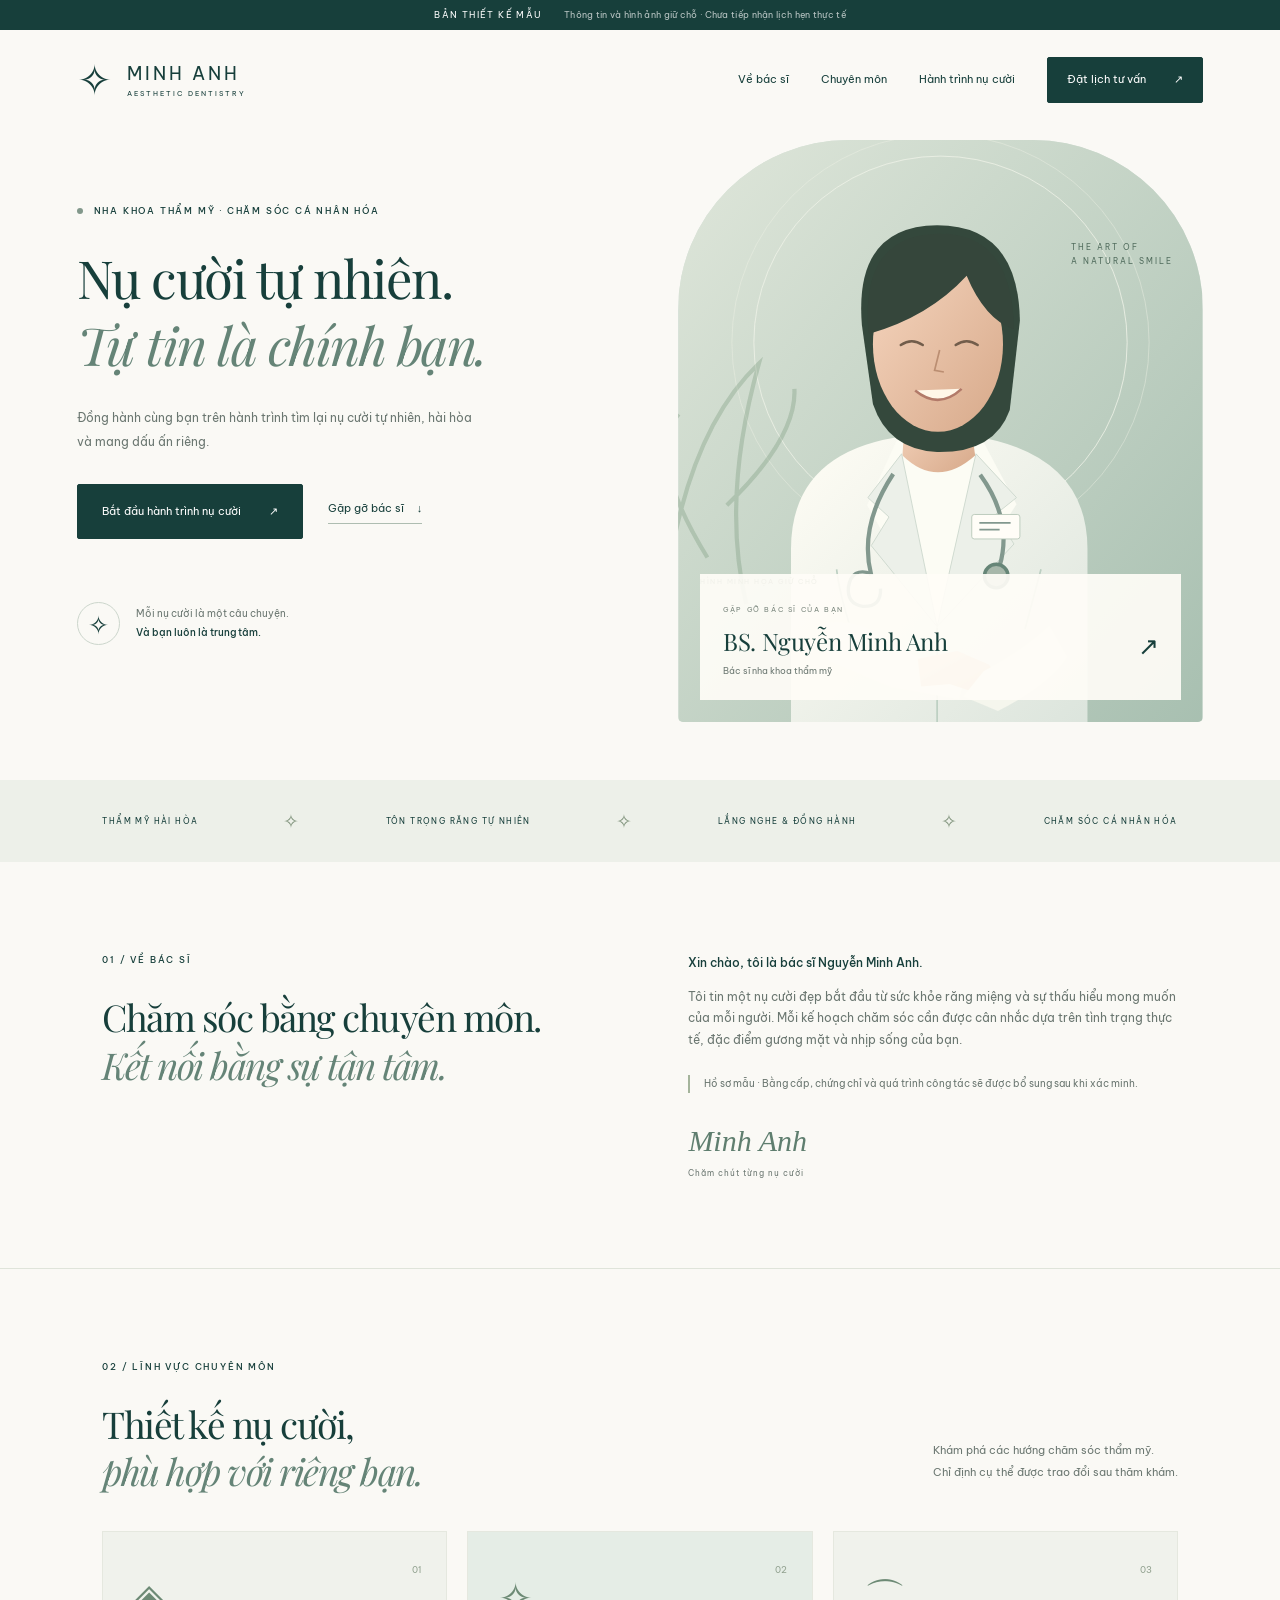
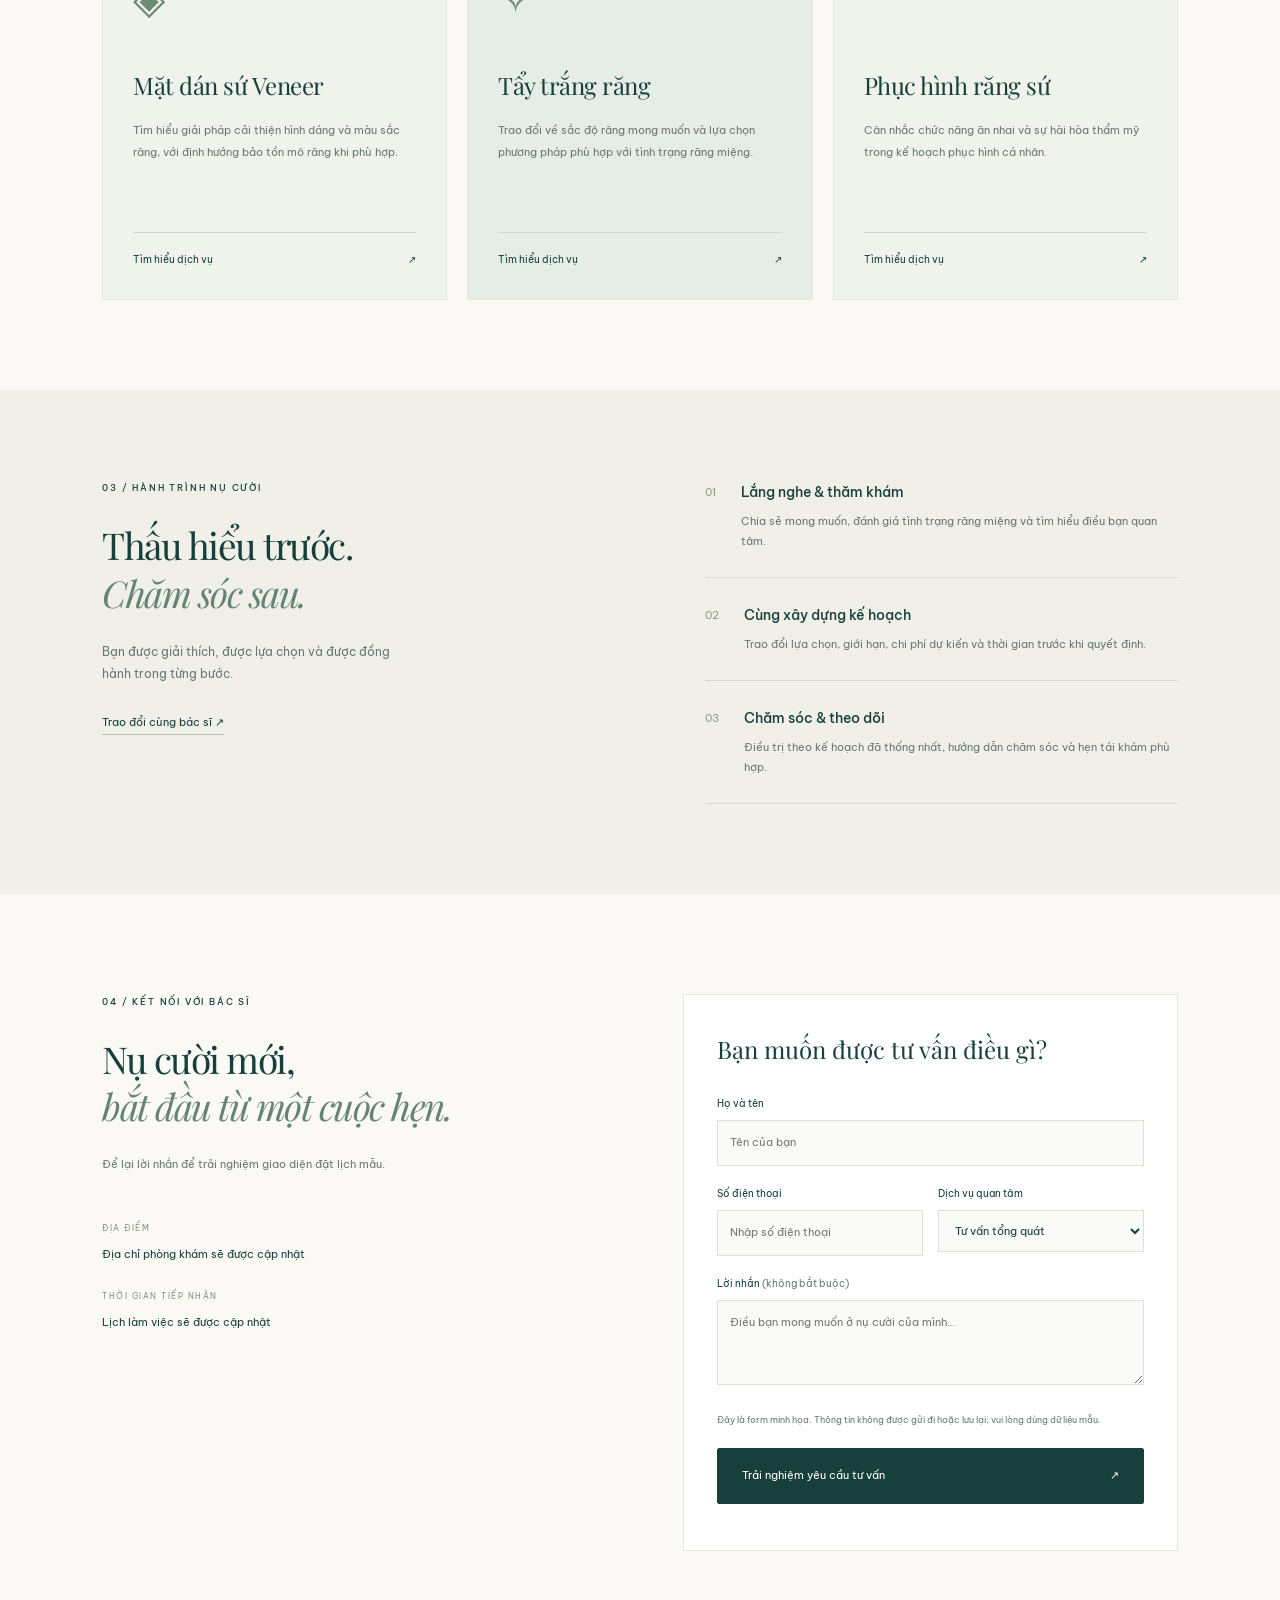
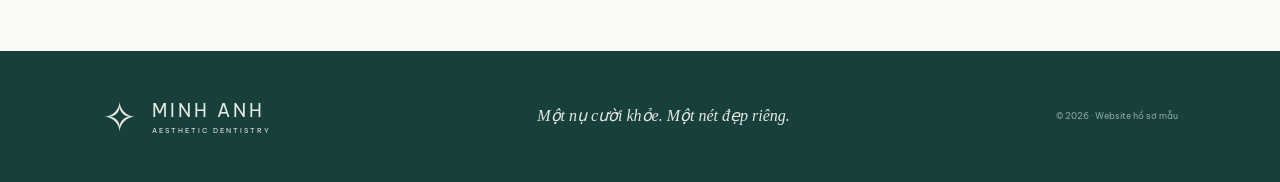
==== preview.html @ aec7f54a "Add PHP dental portfolio website with responsive styling and demo interactions" ====
<!doctype html>
<html lang="vi">
<head><meta charset="utf-8"><meta name="viewport" content="width=device-width, initial-scale=1"><meta name="description" content="Website hồ sơ mẫu dành cho bác sĩ nha khoa thẩm mỹ. Khám phá chuyên môn, định hướng điều trị và yêu cầu tư vấn."><meta name="theme-color" content="#173f3b"><title>Bác sĩ Nguyễn Minh Anh · Nha khoa thẩm mỹ</title><link rel="stylesheet" href="assets/style.css"><script src="assets/app.js" defer></script></head>
<body>
<div class="demo-bar">BẢN THIẾT KẾ MẪU <span>Thông tin và hình ảnh giữ chỗ · Chưa tiếp nhận lịch hẹn thực tế</span></div>
<header><a class="brand" href="#" aria-label="Trang chủ"><span class="brand-icon">✧</span><span>MINH ANH<small>AESTHETIC DENTISTRY</small></span></a><button class="menu-toggle" aria-label="Mở menu" aria-expanded="false" aria-controls="navigation">☰</button><nav id="navigation"><a href="#about">Về bác sĩ</a><a href="#expertise">Chuyên môn</a><a href="#approach">Hành trình nụ cười</a><a class="button button-small" href="#appointment">Đặt lịch tư vấn <span>↗</span></a></nav></header>
<main>
<section class="hero"><div class="hero-copy"><p class="eyebrow"><span></span> NHA KHOA THẨM MỸ · CHĂM SÓC CÁ NHÂN HÓA</p><h1>Nụ cười tự nhiên.<br><em>Tự tin là chính bạn.</em></h1><p class="hero-description">Đồng hành cùng bạn trên hành trình tìm lại nụ cười tự nhiên, hài hòa và mang dấu ấn riêng.</p><div class="hero-actions"><a class="button" href="#appointment">Bắt đầu hành trình nụ cười <span>↗</span></a><a class="text-link" href="#about">Gặp gỡ bác sĩ <span>↓</span></a></div><div class="hero-note"><span class="line-art">✧</span><p>Mỗi nụ cười là một câu chuyện.<br><strong>Và bạn luôn là trung tâm.</strong></p></div></div><div class="hero-visual"><img src="assets/doctor.svg" alt="Minh họa giữ chỗ bác sĩ nha khoa, không phải ảnh bác sĩ thật"><div class="visual-top">THE ART OF<br>A NATURAL SMILE</div><span class="visual-caption">HÌNH MINH HỌA GIỮ CHỖ</span><div class="doctor-tag"><span>GẶP GỠ BÁC SĨ CỦA BẠN</span><h2>BS. Nguyễn Minh Anh</h2><p>Bác sĩ nha khoa thẩm mỹ</p><a href="#about" aria-label="Xem giới thiệu bác sĩ">↗</a></div></div></section>
<div class="values"><span>THẨM MỸ HÀI HÒA</span><i>✧</i><span>TÔN TRỌNG RĂNG TỰ NHIÊN</span><i>✧</i><span>LẮNG NGHE & ĐỒNG HÀNH</span><i>✧</i><span>CHĂM SÓC CÁ NHÂN HÓA</span></div>
<section id="about" class="about section"><div><p class="eyebrow">01 / VỀ BÁC SĨ</p><h2>Chăm sóc bằng chuyên môn.<br><em>Kết nối bằng sự tận tâm.</em></h2></div><div class="about-text"><p>Xin chào, tôi là bác sĩ Nguyễn Minh Anh.</p><p>Tôi tin một nụ cười đẹp bắt đầu từ sức khỏe răng miệng và sự thấu hiểu mong muốn của mỗi người. Mỗi kế hoạch chăm sóc cần được cân nhắc dựa trên tình trạng thực tế, đặc điểm gương mặt và nhịp sống của bạn.</p><div class="placeholder">Hồ sơ mẫu · Bằng cấp, chứng chỉ và quá trình công tác sẽ được bổ sung sau khi xác minh.</div><div class="signature">Minh Anh <span>Chăm chút từng nụ cười</span></div></div></section>
<section id="expertise" class="expertise section"><div class="section-heading"><div><p class="eyebrow">02 / LĨNH VỰC CHUYÊN MÔN</p><h2>Thiết kế nụ cười,<br><em>phù hợp với riêng bạn.</em></h2></div><p>Khám phá các hướng chăm sóc thẩm mỹ.<br>Chỉ định cụ thể được trao đổi sau thăm khám.</p></div><div class="service-grid"><article><span class="service-icon">◈</span><span class="number">01</span><h3>Mặt dán sứ Veneer</h3><p>Tìm hiểu giải pháp cải thiện hình dáng và màu sắc răng, với định hướng bảo tồn mô răng khi phù hợp.</p><button data-service="Mặt dán sứ Veneer">Tìm hiểu dịch vụ <span>↗</span></button></article><article><span class="service-icon">✧</span><span class="number">02</span><h3>Tẩy trắng răng</h3><p>Trao đổi về sắc độ răng mong muốn và lựa chọn phương pháp phù hợp với tình trạng răng miệng.</p><button data-service="Tẩy trắng răng">Tìm hiểu dịch vụ <span>↗</span></button></article><article><span class="service-icon">⌒</span><span class="number">03</span><h3>Phục hình răng sứ</h3><p>Cân nhắc chức năng ăn nhai và sự hài hòa thẩm mỹ trong kế hoạch phục hình cá nhân.</p><button data-service="Phục hình răng sứ">Tìm hiểu dịch vụ <span>↗</span></button></article></div></section>
<section id="approach" class="approach section"><div class="approach-intro"><p class="eyebrow">03 / HÀNH TRÌNH NỤ CƯỜI</p><h2>Thấu hiểu trước.<br><em>Chăm sóc sau.</em></h2><p>Bạn được giải thích, được lựa chọn và được đồng hành trong từng bước.</p><a class="text-link" href="#appointment">Trao đổi cùng bác sĩ ↗</a></div><div class="steps"><article><span>01</span><div><h3>Lắng nghe & thăm khám</h3><p>Chia sẻ mong muốn, đánh giá tình trạng răng miệng và tìm hiểu điều bạn quan tâm.</p></div></article><article><span>02</span><div><h3>Cùng xây dựng kế hoạch</h3><p>Trao đổi lựa chọn, giới hạn, chi phí dự kiến và thời gian trước khi quyết định.</p></div></article><article><span>03</span><div><h3>Chăm sóc & theo dõi</h3><p>Điều trị theo kế hoạch đã thống nhất, hướng dẫn chăm sóc và hẹn tái khám phù hợp.</p></div></article></div></section>
<section id="appointment" class="appointment section"><div><p class="eyebrow">04 / KẾT NỐI VỚI BÁC SĨ</p><h2>Nụ cười mới,<br><em>bắt đầu từ một cuộc hẹn.</em></h2><p>Để lại lời nhắn để trải nghiệm giao diện đặt lịch mẫu.</p><div class="contact"><span>ĐỊA ĐIỂM</span><p>Địa chỉ phòng khám sẽ được cập nhật</p><span>THỜI GIAN TIẾP NHẬN</span><p>Lịch làm việc sẽ được cập nhật</p></div></div><form id="booking-form"><div class="form-heading">Bạn muốn được tư vấn điều gì?</div><label for="name">Họ và tên</label><input id="name" name="name" autocomplete="name" placeholder="Tên của bạn" maxlength="100" required><div class="form-row"><div><label for="phone">Số điện thoại</label><input id="phone" name="phone" type="tel" autocomplete="tel" placeholder="Nhập số điện thoại" pattern="[+0-9 ()\-]{9,20}" required></div><div><label for="service">Dịch vụ quan tâm</label><select id="service" name="service"><option>Tư vấn tổng quát</option>Mặt dán sứ Veneer</option>Tẩy trắng răng</option>Phục hình răng sứ</option></select></div></div><label for="message">Lời nhắn <span>(không bắt buộc)</span></label><textarea id="message" name="message" placeholder="Điều bạn mong muốn ở nụ cười của mình…" maxlength="1000" rows="3"></textarea><p class="form-note">Đây là form minh họa. Thông tin không được gửi đi hoặc lưu lại; vui lòng dùng dữ liệu mẫu.</p><button class="button" type="submit">Trải nghiệm yêu cầu tư vấn <span>↗</span></button><p id="form-status" role="status" tabindex="-1"></p></form></section>
</main><footer><a class="brand" href="#"><span class="brand-icon">✧</span><span>MINH ANH<small>AESTHETIC DENTISTRY</small></span></a><p>Một nụ cười khỏe. Một nét đẹp riêng.</p><span>© 2026 · Website hồ sơ mẫu</span></footer>
<dialog id="service-dialog"><button class="dialog-close" aria-label="Đóng">×</button><p class="eyebrow">THÔNG TIN THAM KHẢO</p><h2 id="dialog-title"></h2><p id="dialog-description"></p><p class="dialog-note">Phương pháp phù hợp, chi phí và kết quả dự kiến cần được bác sĩ đánh giá trực tiếp. Nội dung dịch vụ hiện là nội dung mẫu.</p><button class="button" id="dialog-book">Trao đổi nhu cầu tư vấn ↗</button></dialog>
</body></html>
---- assets/style.css ----
@import url('https://fonts.googleapis.com/css2?family=Be+Vietnam+Pro:wght@300;400;500;600;700&family=Playfair+Display:ital,wght@0,400;0,500;1,400;1,500&display=swap');
:root{--green:#173f3b;--mint:#e8eeea;--cream:#faf9f5;--muted:#6b7771;--gold:#a49475}*{box-sizing:border-box}html{scroll-behavior:smooth;scroll-padding-top:100px}body{margin:0;background:var(--cream);color:var(--green);font-family:'Be Vietnam Pro',sans-serif;font-size:14px;line-height:1.8}a{color:inherit;text-decoration:none}button,input,select,textarea{font:inherit}button,a,input,select,textarea{-webkit-tap-highlight-color:transparent}button{cursor:pointer}button:focus-visible,a:focus-visible,input:focus-visible,select:focus-visible,textarea:focus-visible{outline:3px solid #ab8b52;outline-offset:5px}.demo-bar{background:var(--green);color:white;text-align:center;font-size:9px;letter-spacing:1.4px;padding:7px 20px}.demo-bar span{opacity:.7;margin-left:18px;letter-spacing:.3px}header{display:flex;align-items:center;justify-content:space-between;max-width:1440px;margin:auto;padding:27px 6%}.brand{display:flex;align-items:center;gap:12px;font-size:18px;letter-spacing:3px;line-height:1.4}.brand small{display:block;font-size:7px;letter-spacing:2px;margin-top:3px}.brand-icon{font-size:42px;line-height:1}nav{display:flex;align-items:center;gap:32px;font-size:11px}nav>a:hover,.text-link:hover{color:#9b8152}.button{display:inline-flex;align-items:center;justify-content:space-between;gap:28px;background:var(--green);color:white;padding:17px 24px;border:1px solid var(--green);font-size:11px;border-radius:2px;transition:background .2s}.button:hover{background:#2c5c52}.button-small{padding:12px 19px}.menu-toggle{display:none}.hero{max-width:1440px;margin:auto;display:grid;grid-template-columns:1.06fr 1fr;min-height:650px;padding:10px 6% 58px;gap:4%}.hero-copy{padding-top:63px}.eyebrow{font-size:9px;letter-spacing:1.8px;font-weight:500;margin:0 0 25px}.eyebrow>span{display:inline-block;width:6px;height:6px;border-radius:50%;background:#82988b;margin-right:7px}h1,h2{font-family:'Playfair Display',Georgia,serif;font-weight:400;line-height:1.28;margin:0;letter-spacing:-1.5px}h1{font-size:clamp(38px,4.1vw,63px)}em{font-weight:400;color:#658477}h2{font-size:37px}.hero-description{color:var(--muted);max-width:395px;margin:27px 0 30px;font-size:12px;line-height:2}.hero-actions{display:flex;align-items:center;gap:25px}.text-link{font-size:11px;border-bottom:1px solid #aebdb1;padding-bottom:5px;white-space:nowrap}.text-link span{margin-left:10px}.hero-note{display:flex;align-items:center;gap:16px;margin-top:55px}.hero-note p{font-size:10px;color:var(--muted);line-height:1.9}.hero-note strong{font-weight:500;color:var(--green)}.line-art{border:1px solid #ccd6cc;border-radius:50%;width:43px;height:43px;display:grid;place-items:center;font-size:25px}.hero-visual{position:relative;border-radius:170px 170px 5px 5px;overflow:hidden;background:#d9e3db;min-height:550px}.hero-visual>img{display:block;width:100%;height:100%;position:absolute;object-fit:cover}.visual-top{position:absolute;right:30px;top:100px;font-size:8px;letter-spacing:2px;line-height:1.8;color:#526d5e}.visual-caption{position:absolute;left:22px;bottom:133px;font-size:7px;letter-spacing:1.5px;color:#496350}.doctor-tag{position:absolute;left:22px;right:22px;bottom:22px;background:#fffdf8eb;padding:21px 23px}.doctor-tag>span{font-size:7px;letter-spacing:1.6px;color:#7a867d}.doctor-tag h2{font-size:24px;letter-spacing:-.4px;margin-top:6px}.doctor-tag p{font-size:9px;margin:6px 0 0;color:var(--muted)}.doctor-tag a{position:absolute;right:22px;top:40%;font-size:25px}.values{display:flex;align-items:center;justify-content:space-between;gap:15px;padding:24px 8%;background:#edf0e9;font-size:8px;letter-spacing:1.4px}.values i{font-size:19px;color:#81947d;font-style:normal}.section{padding:90px 8%;max-width:1440px;margin:auto}.about{display:grid;grid-template-columns:1fr 1fr;gap:9%;border-bottom:1px solid #dfe4da}.about-text{font-size:12px;color:var(--muted)}.about-text>p:first-child{color:var(--green);margin-top:0;font-weight:500}.placeholder{border-left:2px solid #a4b49b;padding-left:14px;font-size:10px;margin-top:24px}.signature{font-family:Georgia,serif;font-style:italic;font-size:30px;color:#5f7e6f;margin-top:21px}.signature span{display:block;font:8px 'Be Vietnam Pro',sans-serif;letter-spacing:1px;color:var(--muted)}.section-heading{display:flex;justify-content:space-between;align-items:flex-end;gap:30px;margin-bottom:37px}.section-heading>p{color:var(--muted);font-size:11px;line-height:2}.service-grid{display:grid;grid-template-columns:repeat(3,1fr);gap:20px}.service-grid article{position:relative;padding:30px;background:#f0f2ec;border:1px solid #e5e8df}.service-grid article:nth-child(2){background:#e5ede6}.service-icon{font-family:Georgia,serif;font-size:42px;color:#6d8a75}.number{position:absolute;right:25px;top:30px;color:#91a18f;font-size:9px}.service-grid h3{font-family:'Playfair Display',Georgia,serif;font-weight:400;font-size:24px;letter-spacing:-.5px;margin:26px 0 12px}.service-grid p{font-size:11px;color:var(--muted);line-height:2;min-height:88px}.service-grid button{display:flex;justify-content:space-between;width:100%;border:0;border-top:1px solid #cdd8ca;padding:18px 0 0;margin-top:25px;background:transparent;color:var(--green);font-size:10px}.approach{display:grid;grid-template-columns:1fr 1fr;gap:12%;background:#f0f0e8}.approach-intro>p:not(.eyebrow){font-size:12px;color:var(--muted);max-width:300px;margin:25px 0}.steps article{display:flex;gap:25px;border-bottom:1px solid #d3dccf;padding:25px 0}.steps article:first-child{padding-top:0}.steps article>span{font-size:11px;color:#8d9e84;margin-top:3px}.steps h3{font-size:14px;font-weight:500;margin:0 0 7px}.steps p{font-size:11px;color:var(--muted);margin:0}.appointment{display:grid;grid-template-columns:1fr 1fr;gap:8%;padding-top:100px;padding-bottom:100px}.appointment>div>p:not(.eyebrow){font-size:11px;color:var(--muted);margin-top:25px}.contact{margin-top:40px}.contact>span{font-size:8px;letter-spacing:1.5px;color:#81937e}.contact p{font-size:11px;margin:5px 0 18px}form{background:#fff;padding:33px;border:1px solid #e5e7df}.form-heading{font-family:'Playfair Display',Georgia,serif;font-size:24px;margin-bottom:24px}label{display:block;font-size:10px;margin-bottom:7px}label span{color:var(--muted)}input,select,textarea{width:100%;background:#fafbf8;border:1px solid #dce2d8;border-radius:0;padding:12px;color:var(--green);font-size:11px;margin-bottom:19px}textarea{resize:vertical}.form-row{display:grid;grid-template-columns:1fr 1fr;gap:15px}.form-note{font-size:9px;color:var(--muted);margin:0 0 20px}form .button{width:100%}#form-status{font-size:11px;margin:13px 0 0}footer{background:var(--green);color:#e5e9df;display:flex;align-items:center;justify-content:space-between;padding:35px 8%;gap:25px}footer p{font-family:Georgia,serif;font-style:italic;font-size:16px}footer>span{font-size:9px;opacity:.6}dialog{width:min(520px,90vw);border:1px solid #dce2d8;padding:40px;color:var(--green);background:var(--cream)}dialog::backdrop{background:#112d29a8;backdrop-filter:blur(4px)}dialog h2{font-size:30px}dialog p:not(.eyebrow){font-size:12px;line-height:2}.dialog-note{color:var(--muted)}.dialog-close{position:absolute;right:15px;top:8px;background:none;border:0;color:var(--green);font-size:28px}dialog .button{margin-top:15px}
@media(min-width:1600px){body{max-width:1700px;margin:auto}}@media(max-width:1000px){nav{gap:18px}.hero{gap:25px;min-height:580px}.hero-copy{padding-top:35px}h1{font-size:44px}.hero-actions{flex-wrap:wrap;gap:15px}.hero-visual{min-height:530px}.section{padding:65px 6%}h2{font-size:31px}.service-grid article{padding:22px}.service-grid h3{font-size:21px}.appointment{gap:5%}form{padding:24px}.form-row{grid-template-columns:1fr;gap:0}footer p{display:none}}@media(max-width:700px){.demo-bar{font-size:8px}.demo-bar span{display:block;margin:0;font-size:8px}header{padding:19px 6%;position:relative}.brand{font-size:15px}.brand-icon{font-size:34px}.menu-toggle{display:block;background:none;border:1px solid #c9d5ca;color:var(--green);font-size:20px;padding:3px 10px}nav{display:none;position:absolute;top:80px;left:0;right:0;z-index:5;background:var(--cream);padding:24px 6%;box-shadow:0 15px 20px #173f3b15;align-items:stretch}nav.open{display:flex;flex-direction:column}.hero{grid-template-columns:1fr;padding-bottom:30px}.hero-copy{padding:25px 0 5px}.eyebrow{font-size:8px;letter-spacing:1.2px;margin-bottom:20px}h1{font-size:clamp(35px,8.5vw,55px)}.hero-description{margin:23px 0;font-size:12px}.hero-note{margin-top:22px}.hero-visual{min-height:490px;max-width:450px;width:100%;margin:10px auto 0;border-radius:140px 140px 4px 4px}.values{display:grid;grid-template-columns:1fr 1fr;text-align:center;row-gap:15px;font-size:7px;padding:23px 6%}.values i{display:none}.about,.approach,.appointment{grid-template-columns:1fr;gap:30px}.section{padding:55px 6%}h2{font-size:31px}.section-heading{display:block}.section-heading>p{margin-top:20px}.service-grid{grid-template-columns:1fr;gap:15px}.service-grid article{padding:24px}.service-grid h3{margin-top:14px;font-size:25px}.service-grid p{min-height:0;max-width:400px}.service-grid button{margin-top:20px}.service-icon{font-size:34px}.approach{gap:35px}.appointment{gap:25px}.form-row{grid-template-columns:1fr 1fr;gap:12px}.form-heading{font-size:22px}footer{flex-wrap:wrap;padding:30px 6%}footer>span{font-size:8px}dialog{padding:30px}}@media(max-width:380px){.form-row{grid-template-columns:1fr;gap:0}h2{font-size:28px}.hero-actions{align-items:flex-start;flex-direction:column}}@media(prefers-reduced-motion:reduce){html{scroll-behavior:auto}*{transition:none!important}}
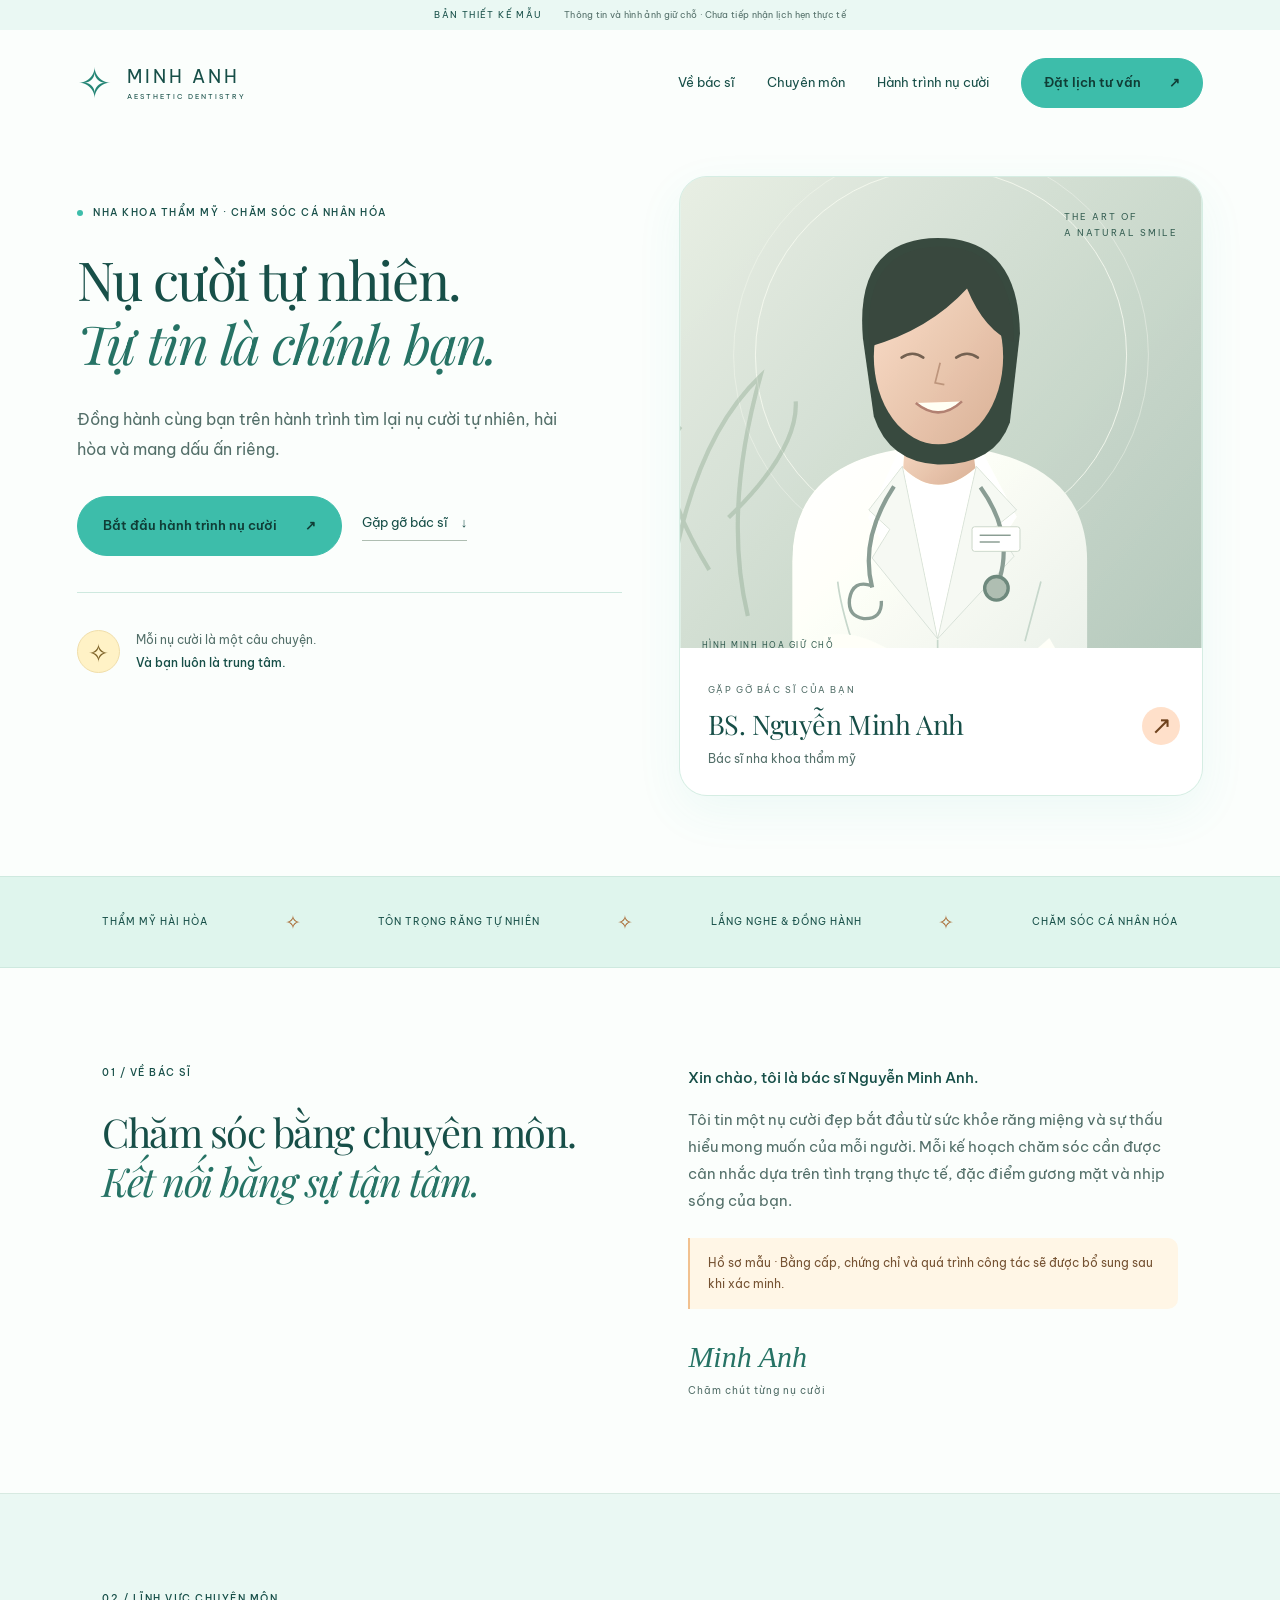
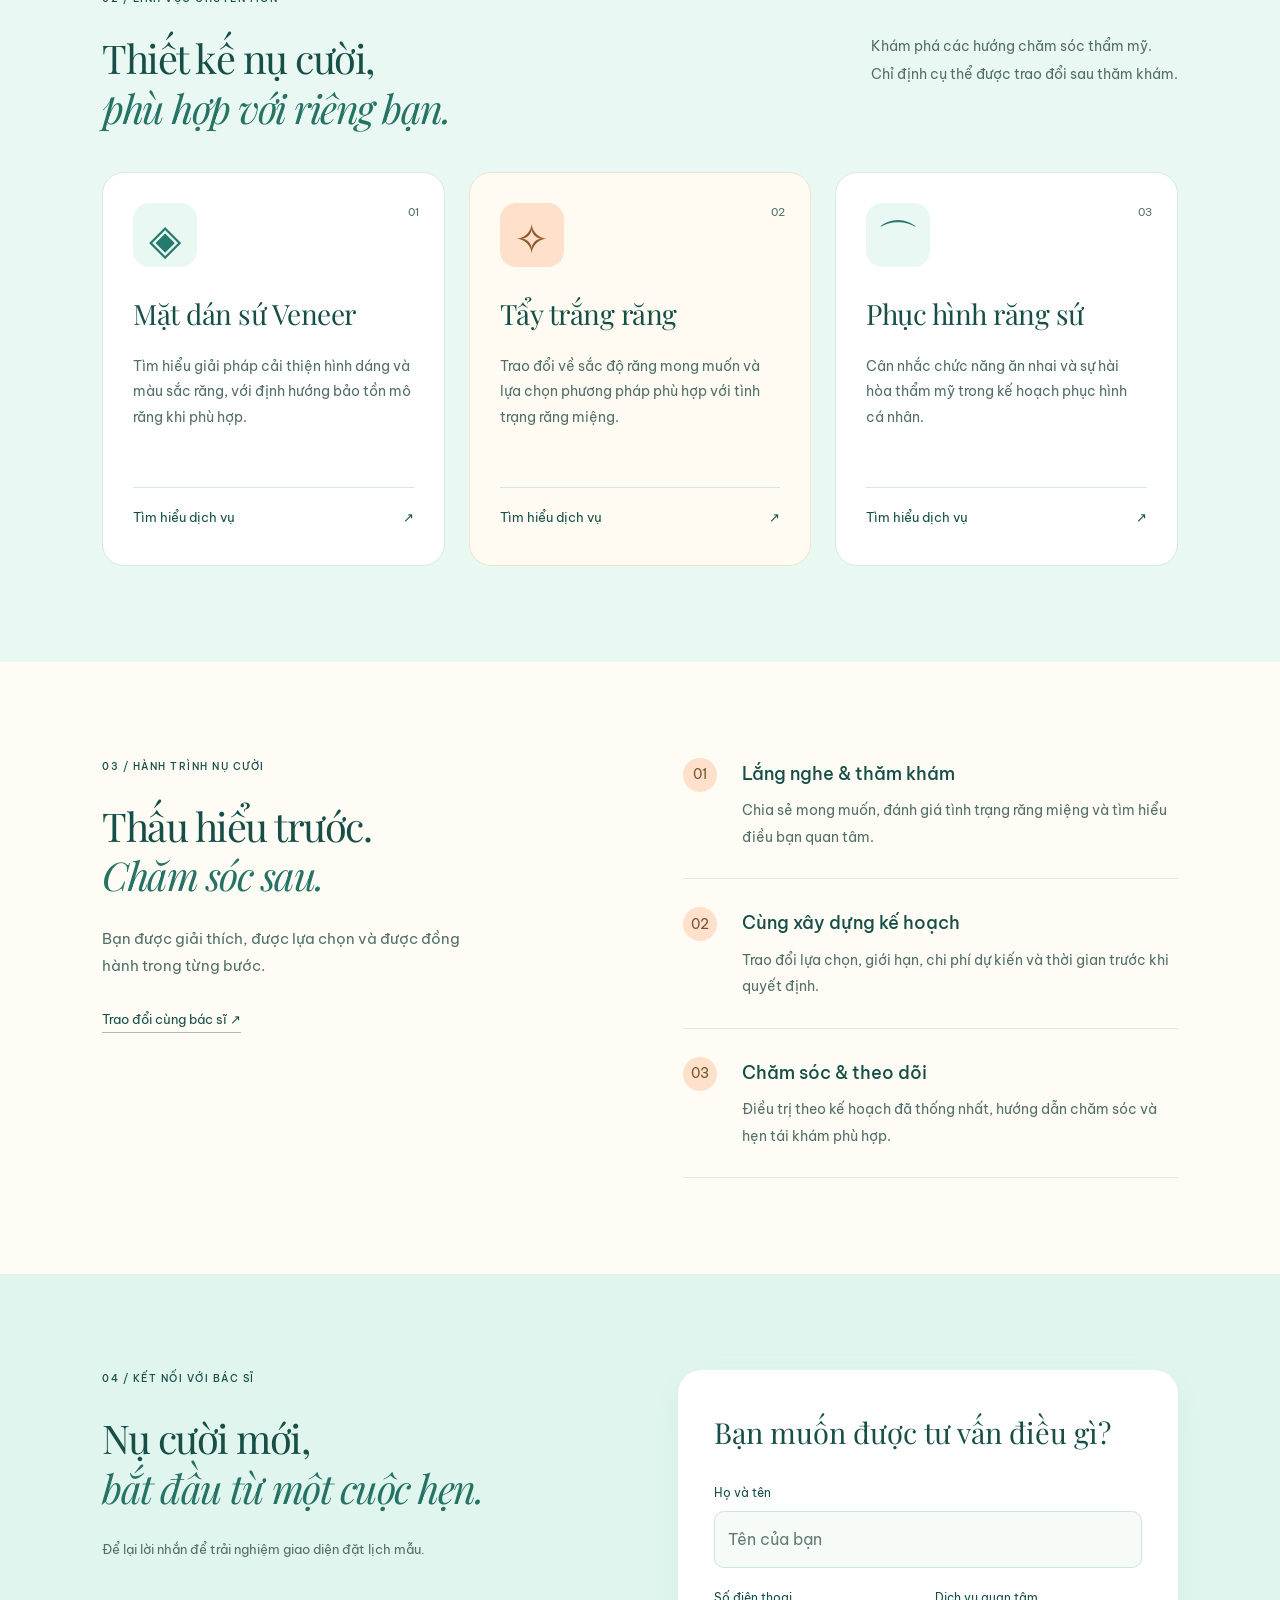
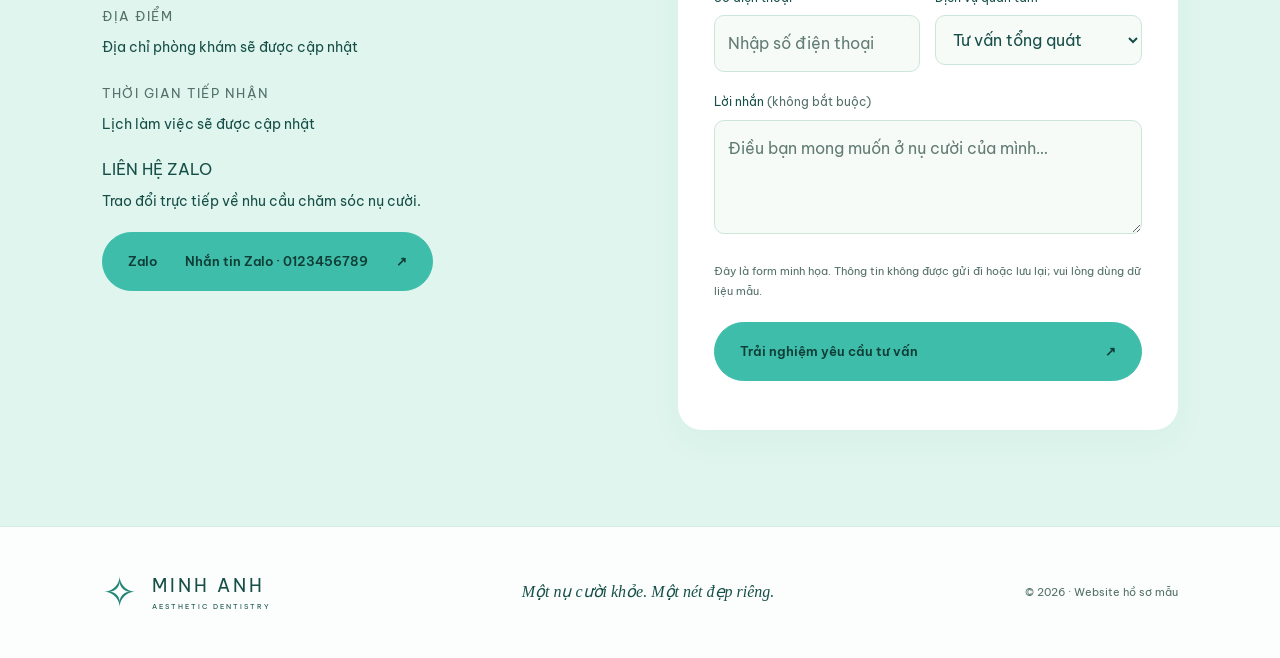
==== commit 0155f850: "Add direct Zalo contact link for 0123456789: preview.html" ====
--- a/preview.html
+++ b/preview.html
@@ -10,7 +10,7 @@
 <section id="about" class="about section"><div><p class="eyebrow">01 / VỀ BÁC SĨ</p><h2>Chăm sóc bằng chuyên môn.<br><em>Kết nối bằng sự tận tâm.</em></h2></div><div class="about-text"><p>Xin chào, tôi là bác sĩ Nguyễn Minh Anh.</p><p>Tôi tin một nụ cười đẹp bắt đầu từ sức khỏe răng miệng và sự thấu hiểu mong muốn của mỗi người. Mỗi kế hoạch chăm sóc cần được cân nhắc dựa trên tình trạng thực tế, đặc điểm gương mặt và nhịp sống của bạn.</p><div class="placeholder">Hồ sơ mẫu · Bằng cấp, chứng chỉ và quá trình công tác sẽ được bổ sung sau khi xác minh.</div><div class="signature">Minh Anh <span>Chăm chút từng nụ cười</span></div></div></section>
 <section id="expertise" class="expertise section"><div class="section-heading"><div><p class="eyebrow">02 / LĨNH VỰC CHUYÊN MÔN</p><h2>Thiết kế nụ cười,<br><em>phù hợp với riêng bạn.</em></h2></div><p>Khám phá các hướng chăm sóc thẩm mỹ.<br>Chỉ định cụ thể được trao đổi sau thăm khám.</p></div><div class="service-grid"><article><span class="service-icon">◈</span><span class="number">01</span><h3>Mặt dán sứ Veneer</h3><p>Tìm hiểu giải pháp cải thiện hình dáng và màu sắc răng, với định hướng bảo tồn mô răng khi phù hợp.</p><button data-service="Mặt dán sứ Veneer">Tìm hiểu dịch vụ <span>↗</span></button></article><article><span class="service-icon">✧</span><span class="number">02</span><h3>Tẩy trắng răng</h3><p>Trao đổi về sắc độ răng mong muốn và lựa chọn phương pháp phù hợp với tình trạng răng miệng.</p><button data-service="Tẩy trắng răng">Tìm hiểu dịch vụ <span>↗</span></button></article><article><span class="service-icon">⌒</span><span class="number">03</span><h3>Phục hình răng sứ</h3><p>Cân nhắc chức năng ăn nhai và sự hài hòa thẩm mỹ trong kế hoạch phục hình cá nhân.</p><button data-service="Phục hình răng sứ">Tìm hiểu dịch vụ <span>↗</span></button></article></div></section>
 <section id="approach" class="approach section"><div class="approach-intro"><p class="eyebrow">03 / HÀNH TRÌNH NỤ CƯỜI</p><h2>Thấu hiểu trước.<br><em>Chăm sóc sau.</em></h2><p>Bạn được giải thích, được lựa chọn và được đồng hành trong từng bước.</p><a class="text-link" href="#appointment">Trao đổi cùng bác sĩ ↗</a></div><div class="steps"><article><span>01</span><div><h3>Lắng nghe & thăm khám</h3><p>Chia sẻ mong muốn, đánh giá tình trạng răng miệng và tìm hiểu điều bạn quan tâm.</p></div></article><article><span>02</span><div><h3>Cùng xây dựng kế hoạch</h3><p>Trao đổi lựa chọn, giới hạn, chi phí dự kiến và thời gian trước khi quyết định.</p></div></article><article><span>03</span><div><h3>Chăm sóc & theo dõi</h3><p>Điều trị theo kế hoạch đã thống nhất, hướng dẫn chăm sóc và hẹn tái khám phù hợp.</p></div></article></div></section>
-<section id="appointment" class="appointment section"><div><p class="eyebrow">04 / KẾT NỐI VỚI BÁC SĨ</p><h2>Nụ cười mới,<br><em>bắt đầu từ một cuộc hẹn.</em></h2><p>Để lại lời nhắn để trải nghiệm giao diện đặt lịch mẫu.</p><div class="contact"><span>ĐỊA ĐIỂM</span><p>Địa chỉ phòng khám sẽ được cập nhật</p><span>THỜI GIAN TIẾP NHẬN</span><p>Lịch làm việc sẽ được cập nhật</p></div></div><form id="booking-form"><div class="form-heading">Bạn muốn được tư vấn điều gì?</div><label for="name">Họ và tên</label><input id="name" name="name" autocomplete="name" placeholder="Tên của bạn" maxlength="100" required><div class="form-row"><div><label for="phone">Số điện thoại</label><input id="phone" name="phone" type="tel" autocomplete="tel" placeholder="Nhập số điện thoại" pattern="[+0-9 ()\-]{9,20}" required></div><div><label for="service">Dịch vụ quan tâm</label><select id="service" name="service"><option>Tư vấn tổng quát</option>Mặt dán sứ Veneer</option>Tẩy trắng răng</option>Phục hình răng sứ</option></select></div></div><label for="message">Lời nhắn <span>(không bắt buộc)</span></label><textarea id="message" name="message" placeholder="Điều bạn mong muốn ở nụ cười của mình…" maxlength="1000" rows="3"></textarea><p class="form-note">Đây là form minh họa. Thông tin không được gửi đi hoặc lưu lại; vui lòng dùng dữ liệu mẫu.</p><button class="button" type="submit">Trải nghiệm yêu cầu tư vấn <span>↗</span></button><p id="form-status" role="status" tabindex="-1"></p></form></section>
+<section id="appointment" class="appointment section"><div><p class="eyebrow">04 / KẾT NỐI VỚI BÁC SĨ</p><h2>Nụ cười mới,<br><em>bắt đầu từ một cuộc hẹn.</em></h2><p>Để lại lời nhắn để trải nghiệm giao diện đặt lịch mẫu.</p><div class="contact"><span>ĐỊA ĐIỂM</span><p>Địa chỉ phòng khám sẽ được cập nhật</p><span>THỜI GIAN TIẾP NHẬN</span><p>Lịch làm việc sẽ được cập nhật</p><div class="zalo-contact"><span>LIÊN HỆ ZALO</span><p>Trao đổi trực tiếp về nhu cầu chăm sóc nụ cười.</p><a class="button zalo-button" href="https://zalo.me/0123456789" target="_blank" rel="noopener noreferrer" aria-label="Nhắn tin Zalo đến số 0123456789 (mở liên kết mới)"><span class="zalo-mark" aria-hidden="true">Zalo</span><span>Nhắn tin Zalo · 0123456789</span><span aria-hidden="true">↗</span></a></div></div></div><form id="booking-form"><div class="form-heading">Bạn muốn được tư vấn điều gì?</div><label for="name">Họ và tên</label><input id="name" name="name" autocomplete="name" placeholder="Tên của bạn" maxlength="100" required><div class="form-row"><div><label for="phone">Số điện thoại</label><input id="phone" name="phone" type="tel" autocomplete="tel" placeholder="Nhập số điện thoại" pattern="[+0-9 ()\-]{9,20}" required></div><div><label for="service">Dịch vụ quan tâm</label><select id="service" name="service"><option>Tư vấn tổng quát</option>Mặt dán sứ Veneer</option>Tẩy trắng răng</option>Phục hình răng sứ</option></select></div></div><label for="message">Lời nhắn <span>(không bắt buộc)</span></label><textarea id="message" name="message" placeholder="Điều bạn mong muốn ở nụ cười của mình…" maxlength="1000" rows="3"></textarea><p class="form-note">Đây là form minh họa. Thông tin không được gửi đi hoặc lưu lại; vui lòng dùng dữ liệu mẫu.</p><button class="button" type="submit">Trải nghiệm yêu cầu tư vấn <span>↗</span></button><p id="form-status" role="status" tabindex="-1"></p></form></section>
 </main><footer><a class="brand" href="#"><span class="brand-icon">✧</span><span>MINH ANH<small>AESTHETIC DENTISTRY</small></span></a><p>Một nụ cười khỏe. Một nét đẹp riêng.</p><span>© 2026 · Website hồ sơ mẫu</span></footer>
 <dialog id="service-dialog"><button class="dialog-close" aria-label="Đóng">×</button><p class="eyebrow">THÔNG TIN THAM KHẢO</p><h2 id="dialog-title"></h2><p id="dialog-description"></p><p class="dialog-note">Phương pháp phù hợp, chi phí và kết quả dự kiến cần được bác sĩ đánh giá trực tiếp. Nội dung dịch vụ hiện là nội dung mẫu.</p><button class="button" id="dialog-book">Trao đổi nhu cầu tư vấn ↗</button></dialog>
 </body></html>
--- a/assets/style.css
+++ b/assets/style.css
@@ -1,3 +1,154 @@
 @import url('https://fonts.googleapis.com/css2?family=Be+Vietnam+Pro:wght@300;400;500;600;700&family=Playfair+Display:ital,wght@0,400;0,500;1,400;1,500&display=swap');
 :root{--green:#173f3b;--mint:#e8eeea;--cream:#faf9f5;--muted:#6b7771;--gold:#a49475}*{box-sizing:border-box}html{scroll-behavior:smooth;scroll-padding-top:100px}body{margin:0;background:var(--cream);color:var(--green);font-family:'Be Vietnam Pro',sans-serif;font-size:14px;line-height:1.8}a{color:inherit;text-decoration:none}button,input,select,textarea{font:inherit}button,a,input,select,textarea{-webkit-tap-highlight-color:transparent}button{cursor:pointer}button:focus-visible,a:focus-visible,input:focus-visible,select:focus-visible,textarea:focus-visible{outline:3px solid #ab8b52;outline-offset:5px}.demo-bar{background:var(--green);color:white;text-align:center;font-size:9px;letter-spacing:1.4px;padding:7px 20px}.demo-bar span{opacity:.7;margin-left:18px;letter-spacing:.3px}header{display:flex;align-items:center;justify-content:space-between;max-width:1440px;margin:auto;padding:27px 6%}.brand{display:flex;align-items:center;gap:12px;font-size:18px;letter-spacing:3px;line-height:1.4}.brand small{display:block;font-size:7px;letter-spacing:2px;margin-top:3px}.brand-icon{font-size:42px;line-height:1}nav{display:flex;align-items:center;gap:32px;font-size:11px}nav>a:hover,.text-link:hover{color:#9b8152}.button{display:inline-flex;align-items:center;justify-content:space-between;gap:28px;background:var(--green);color:white;padding:17px 24px;border:1px solid var(--green);font-size:11px;border-radius:2px;transition:background .2s}.button:hover{background:#2c5c52}.button-small{padding:12px 19px}.menu-toggle{display:none}.hero{max-width:1440px;margin:auto;display:grid;grid-template-columns:1.06fr 1fr;min-height:650px;padding:10px 6% 58px;gap:4%}.hero-copy{padding-top:63px}.eyebrow{font-size:9px;letter-spacing:1.8px;font-weight:500;margin:0 0 25px}.eyebrow>span{display:inline-block;width:6px;height:6px;border-radius:50%;background:#82988b;margin-right:7px}h1,h2{font-family:'Playfair Display',Georgia,serif;font-weight:400;line-height:1.28;margin:0;letter-spacing:-1.5px}h1{font-size:clamp(38px,4.1vw,63px)}em{font-weight:400;color:#658477}h2{font-size:37px}.hero-description{color:var(--muted);max-width:395px;margin:27px 0 30px;font-size:12px;line-height:2}.hero-actions{display:flex;align-items:center;gap:25px}.text-link{font-size:11px;border-bottom:1px solid #aebdb1;padding-bottom:5px;white-space:nowrap}.text-link span{margin-left:10px}.hero-note{display:flex;align-items:center;gap:16px;margin-top:55px}.hero-note p{font-size:10px;color:var(--muted);line-height:1.9}.hero-note strong{font-weight:500;color:var(--green)}.line-art{border:1px solid #ccd6cc;border-radius:50%;width:43px;height:43px;display:grid;place-items:center;font-size:25px}.hero-visual{position:relative;border-radius:170px 170px 5px 5px;overflow:hidden;background:#d9e3db;min-height:550px}.hero-visual>img{display:block;width:100%;height:100%;position:absolute;object-fit:cover}.visual-top{position:absolute;right:30px;top:100px;font-size:8px;letter-spacing:2px;line-height:1.8;color:#526d5e}.visual-caption{position:absolute;left:22px;bottom:133px;font-size:7px;letter-spacing:1.5px;color:#496350}.doctor-tag{position:absolute;left:22px;right:22px;bottom:22px;background:#fffdf8eb;padding:21px 23px}.doctor-tag>span{font-size:7px;letter-spacing:1.6px;color:#7a867d}.doctor-tag h2{font-size:24px;letter-spacing:-.4px;margin-top:6px}.doctor-tag p{font-size:9px;margin:6px 0 0;color:var(--muted)}.doctor-tag a{position:absolute;right:22px;top:40%;font-size:25px}.values{display:flex;align-items:center;justify-content:space-between;gap:15px;padding:24px 8%;background:#edf0e9;font-size:8px;letter-spacing:1.4px}.values i{font-size:19px;color:#81947d;font-style:normal}.section{padding:90px 8%;max-width:1440px;margin:auto}.about{display:grid;grid-template-columns:1fr 1fr;gap:9%;border-bottom:1px solid #dfe4da}.about-text{font-size:12px;color:var(--muted)}.about-text>p:first-child{color:var(--green);margin-top:0;font-weight:500}.placeholder{border-left:2px solid #a4b49b;padding-left:14px;font-size:10px;margin-top:24px}.signature{font-family:Georgia,serif;font-style:italic;font-size:30px;color:#5f7e6f;margin-top:21px}.signature span{display:block;font:8px 'Be Vietnam Pro',sans-serif;letter-spacing:1px;color:var(--muted)}.section-heading{display:flex;justify-content:space-between;align-items:flex-end;gap:30px;margin-bottom:37px}.section-heading>p{color:var(--muted);font-size:11px;line-height:2}.service-grid{display:grid;grid-template-columns:repeat(3,1fr);gap:20px}.service-grid article{position:relative;padding:30px;background:#f0f2ec;border:1px solid #e5e8df}.service-grid article:nth-child(2){background:#e5ede6}.service-icon{font-family:Georgia,serif;font-size:42px;color:#6d8a75}.number{position:absolute;right:25px;top:30px;color:#91a18f;font-size:9px}.service-grid h3{font-family:'Playfair Display',Georgia,serif;font-weight:400;font-size:24px;letter-spacing:-.5px;margin:26px 0 12px}.service-grid p{font-size:11px;color:var(--muted);line-height:2;min-height:88px}.service-grid button{display:flex;justify-content:space-between;width:100%;border:0;border-top:1px solid #cdd8ca;padding:18px 0 0;margin-top:25px;background:transparent;color:var(--green);font-size:10px}.approach{display:grid;grid-template-columns:1fr 1fr;gap:12%;background:#f0f0e8}.approach-intro>p:not(.eyebrow){font-size:12px;color:var(--muted);max-width:300px;margin:25px 0}.steps article{display:flex;gap:25px;border-bottom:1px solid #d3dccf;padding:25px 0}.steps article:first-child{padding-top:0}.steps article>span{font-size:11px;color:#8d9e84;margin-top:3px}.steps h3{font-size:14px;font-weight:500;margin:0 0 7px}.steps p{font-size:11px;color:var(--muted);margin:0}.appointment{display:grid;grid-template-columns:1fr 1fr;gap:8%;padding-top:100px;padding-bottom:100px}.appointment>div>p:not(.eyebrow){font-size:11px;color:var(--muted);margin-top:25px}.contact{margin-top:40px}.contact>span{font-size:8px;letter-spacing:1.5px;color:#81937e}.contact p{font-size:11px;margin:5px 0 18px}form{background:#fff;padding:33px;border:1px solid #e5e7df}.form-heading{font-family:'Playfair Display',Georgia,serif;font-size:24px;margin-bottom:24px}label{display:block;font-size:10px;margin-bottom:7px}label span{color:var(--muted)}input,select,textarea{width:100%;background:#fafbf8;border:1px solid #dce2d8;border-radius:0;padding:12px;color:var(--green);font-size:11px;margin-bottom:19px}textarea{resize:vertical}.form-row{display:grid;grid-template-columns:1fr 1fr;gap:15px}.form-note{font-size:9px;color:var(--muted);margin:0 0 20px}form .button{width:100%}#form-status{font-size:11px;margin:13px 0 0}footer{background:var(--green);color:#e5e9df;display:flex;align-items:center;justify-content:space-between;padding:35px 8%;gap:25px}footer p{font-family:Georgia,serif;font-style:italic;font-size:16px}footer>span{font-size:9px;opacity:.6}dialog{width:min(520px,90vw);border:1px solid #dce2d8;padding:40px;color:var(--green);background:var(--cream)}dialog::backdrop{background:#112d29a8;backdrop-filter:blur(4px)}dialog h2{font-size:30px}dialog p:not(.eyebrow){font-size:12px;line-height:2}.dialog-note{color:var(--muted)}.dialog-close{position:absolute;right:15px;top:8px;background:none;border:0;color:var(--green);font-size:28px}dialog .button{margin-top:15px}
 @media(min-width:1600px){body{max-width:1700px;margin:auto}}@media(max-width:1000px){nav{gap:18px}.hero{gap:25px;min-height:580px}.hero-copy{padding-top:35px}h1{font-size:44px}.hero-actions{flex-wrap:wrap;gap:15px}.hero-visual{min-height:530px}.section{padding:65px 6%}h2{font-size:31px}.service-grid article{padding:22px}.service-grid h3{font-size:21px}.appointment{gap:5%}form{padding:24px}.form-row{grid-template-columns:1fr;gap:0}footer p{display:none}}@media(max-width:700px){.demo-bar{font-size:8px}.demo-bar span{display:block;margin:0;font-size:8px}header{padding:19px 6%;position:relative}.brand{font-size:15px}.brand-icon{font-size:34px}.menu-toggle{display:block;background:none;border:1px solid #c9d5ca;color:var(--green);font-size:20px;padding:3px 10px}nav{display:none;position:absolute;top:80px;left:0;right:0;z-index:5;background:var(--cream);padding:24px 6%;box-shadow:0 15px 20px #173f3b15;align-items:stretch}nav.open{display:flex;flex-direction:column}.hero{grid-template-columns:1fr;padding-bottom:30px}.hero-copy{padding:25px 0 5px}.eyebrow{font-size:8px;letter-spacing:1.2px;margin-bottom:20px}h1{font-size:clamp(35px,8.5vw,55px)}.hero-description{margin:23px 0;font-size:12px}.hero-note{margin-top:22px}.hero-visual{min-height:490px;max-width:450px;width:100%;margin:10px auto 0;border-radius:140px 140px 4px 4px}.values{display:grid;grid-template-columns:1fr 1fr;text-align:center;row-gap:15px;font-size:7px;padding:23px 6%}.values i{display:none}.about,.approach,.appointment{grid-template-columns:1fr;gap:30px}.section{padding:55px 6%}h2{font-size:31px}.section-heading{display:block}.section-heading>p{margin-top:20px}.service-grid{grid-template-columns:1fr;gap:15px}.service-grid article{padding:24px}.service-grid h3{margin-top:14px;font-size:25px}.service-grid p{min-height:0;max-width:400px}.service-grid button{margin-top:20px}.service-icon{font-size:34px}.approach{gap:35px}.appointment{gap:25px}.form-row{grid-template-columns:1fr 1fr;gap:12px}.form-heading{font-size:22px}footer{flex-wrap:wrap;padding:30px 6%}footer>span{font-size:8px}dialog{padding:30px}}@media(max-width:380px){.form-row{grid-template-columns:1fr;gap:0}h2{font-size:28px}.hero-actions{align-items:flex-start;flex-direction:column}}@media(prefers-reduced-motion:reduce){html{scroll-behavior:auto}*{transition:none!important}}
+
+/* Refined visual theme · Figma: https://www.figma.com/design/2eHsX78tRb9A3vVuivqj1t */
+:root{--green:#183f3b;--cream:#faf8f3;--mint:#e9f0e8;--muted:#5c726c;--gold:#a98b57}
+body{font-size:16px;line-height:1.8}
+header{padding-top:28px;padding-bottom:28px}
+nav{font-size:13px}
+.button{border-radius:100px;padding:17px 25px;font-size:13px;min-height:52px}
+.button-small{padding:12px 22px;min-height:46px}
+.hero{grid-template-columns:1.04fr 1fr;gap:5%;padding-top:40px;padding-bottom:80px;align-items:start}
+.hero-copy{padding-top:28px}
+h1{font-size:clamp(40px,4.2vw,64px);line-height:1.2;letter-spacing:-1.6px}
+h2{font-size:clamp(32px,3.1vw,46px);line-height:1.25}
+.hero-description{font-size:16px;max-width:480px;line-height:1.9;margin:28px 0 32px}
+.eyebrow{font-size:10px;letter-spacing:1.5px}
+.hero-actions{flex-wrap:wrap;gap:20px}
+.text-link{font-size:13px}
+.hero-note{margin-top:36px;border-top:1px solid #d8e2d7;padding-top:24px}
+.hero-note p{font-size:12px}
+.hero-visual{border-radius:28px;min-height:620px;box-shadow:0 16px 48px #183f3b0a}
+.hero-visual>img{height:calc(100% - 122px);object-fit:cover;object-position:50% 35%}
+.visual-top{font-size:9px;top:32px;right:24px}
+.visual-caption{bottom:142px;font-size:8px}
+.doctor-tag{left:0;right:0;bottom:0;background:#fff;padding:25px 28px;min-height:122px}
+.doctor-tag>span{font-size:9px}
+.doctor-tag h2{font-size:27px}
+.doctor-tag p{font-size:12px}
+.values{background:var(--green);color:#fff;padding:28px 8%;font-size:10px;letter-spacing:1px}
+.values i{color:#bccfba}
+.section{padding-top:96px;padding-bottom:96px}
+.about-text{font-size:15px}
+.placeholder{font-size:12px;padding:14px 18px;background:#edf1e9;border-radius:0 10px 10px 0}
+.signature span{font-size:10px}
+.expertise{background:var(--mint)}
+.section-heading{margin-bottom:40px;align-items:start}
+.section-heading>p{font-size:14px;max-width:330px;margin-top:42px}
+.service-grid{gap:24px}
+.service-grid article,.service-grid article:nth-child(2){background:#fff;border:1px solid #dfe8dd;border-radius:22px;padding:30px;transition:transform .2s,box-shadow .2s}
+.service-grid article:hover{transform:translateY(-4px);box-shadow:0 14px 30px #183f3b0a}
+.service-grid h3{font-size:28px;margin-top:22px}
+.service-grid p{font-size:14px;line-height:1.85;min-height:108px}
+.service-grid button{font-size:13px;min-height:48px}
+.number{font-size:11px}
+.approach{background:var(--cream);gap:8%}
+.approach-intro>p:not(.eyebrow){font-size:15px;max-width:370px}
+.steps article{gap:25px;padding:28px 0}
+.steps h3{font-size:18px}
+.steps p{font-size:14px;line-height:1.9}
+.steps article>span{font-size:14px}
+.appointment{background:var(--green);color:#fff;gap:7%;align-items:start}
+.appointment em{color:#c3d6c4}
+.appointment>div>p:not(.eyebrow),.appointment .contact>span{color:#c4d3ca;font-size:13px}
+.contact p{font-size:14px}
+.appointment form{color:var(--green);border:0;border-radius:24px;padding:36px}
+.form-heading{font-size:29px}
+label{font-size:12px}
+input,select,textarea{font-size:16px;border-radius:10px;padding:13px;min-height:48px;background:#faf8f3}
+.form-note{font-size:11px;line-height:1.8}
+#form-status{font-size:13px}
+footer{background:var(--cream);color:var(--green);border-top:1px solid #d8e2d7}
+footer>span{font-size:11px}
+dialog{border-radius:24px;padding:40px}
+dialog p:not(.eyebrow){font-size:14px}
+@media(max-width:1100px){
+.hero{gap:4%;padding-bottom:60px}.hero-visual{min-height:570px}
+.service-grid article{padding:24px}.service-grid h3{font-size:25px}
+.service-grid p{min-height:130px}.section{padding-top:72px;padding-bottom:72px}
+.appointment form{padding:28px}.form-heading{font-size:25px}
+}
+@media(max-width:700px){
+html{scroll-padding-top:24px}
+header{padding-top:20px;padding-bottom:20px}
+nav{top:78px;border-bottom:1px solid #d8e2d7}
+.hero{grid-template-columns:1fr;gap:32px;padding-top:20px;padding-bottom:48px}
+.hero-copy{padding-top:10px}
+h1{font-size:clamp(36px,8.7vw,55px);letter-spacing:-1px}
+h2{font-size:clamp(31px,8vw,42px);letter-spacing:-.8px}
+.hero-description{font-size:15px;line-height:1.85}
+.hero-actions{align-items:stretch}
+.hero-actions>.button{width:100%;justify-content:space-between}
+.hero-note p{font-size:12px}
+.hero-visual{min-height:510px;max-width:460px;margin:0 auto;border-radius:24px}
+.hero-visual>img{height:calc(100% - 122px)}
+.visual-top{top:26px;font-size:8px}
+.doctor-tag h2{font-size:25px}
+.values{padding:26px 6%;font-size:9px;line-height:1.8;gap:16px}
+.section{padding:56px 6%}
+.about,.approach,.appointment{gap:32px}
+.about-text{font-size:15px}.placeholder{font-size:12px}
+.section-heading>p{margin-top:20px;font-size:14px}
+.service-grid{gap:18px}
+.service-grid article{padding:28px}
+.service-grid h3{font-size:28px}.service-grid p{min-height:0;font-size:14px}
+.steps h3{font-size:17px}.steps p{font-size:14px}
+.appointment form{padding:24px;border-radius:20px;min-width:0}
+.form-heading{font-size:26px}
+.form-row{grid-template-columns:1fr;gap:0}
+footer{gap:24px}
+dialog{padding:30px}
+}
+@media(prefers-reduced-motion:reduce){.service-grid article:hover{transform:none}}
+
+
+/* Gentle mint palette: youthful, calm and welcoming. */
+:root{--primary:#3DBDAA;--primary-soft:#5CC9B5;--green:#174F48;--cream:#FBFEFC;--mint:#EAF8F3;--muted:#536F69;--gold:#A86730;--peach:#FFE0CA;--yellow:#FFF2C6}
+body{background:var(--cream)}
+em{color:#267365}
+.demo-bar{background:#EAF8F3;color:var(--green)}
+.demo-bar span{opacity:1;color:var(--muted)}
+.brand-icon{color:#248575}
+.button{background:var(--primary);border-color:var(--primary);color:#103D36;font-weight:600}
+.button:hover{background:var(--primary-soft);border-color:var(--primary-soft);color:#103D36}
+.button:active{background:#32AE9C}
+nav>a:hover,.text-link:hover{color:#247B6D}
+button:focus-visible,a:focus-visible,input:focus-visible,select:focus-visible,textarea:focus-visible{outline-color:#A86730}
+.eyebrow>span{background:var(--primary)}
+.hero-note{border-color:#CEE9DF}
+.line-art{background:var(--yellow);border-color:#F0DEAA;color:#7D6227}
+.hero-visual{background:#E4F5ED;box-shadow:0 16px 48px #3DBDAA12;border:1px solid #D5EDE3}
+.hero-visual>img{filter:saturate(.85) brightness(1.04)}
+.visual-top,.visual-caption{color:#365F53}
+.doctor-tag{background:#FFFFFF}
+.doctor-tag>span{color:#536F69}
+.doctor-tag a{background:var(--peach);color:#70431E;border-radius:50%;width:38px;height:38px;display:grid;place-items:center;line-height:1}
+.values{background:#DFF5ED;color:var(--green);border-top:1px solid #CEE9DF;border-bottom:1px solid #CEE9DF}
+.values i{color:#A86730}
+.about{border-color:#D7EAE1}
+.placeholder{background:#FFF6E6;border-left-color:#F1C18F;color:#755232}
+.signature{color:#267365}
+.expertise{background:var(--mint)}
+.section-heading>p{color:var(--muted)}
+.service-grid article,.service-grid article:nth-child(2){background:#FFFFFF;border-color:#D6EBE1}
+.service-grid article:nth-child(2){background:#FFFBF3;border-color:#F0E4CA}
+.service-grid article:hover{box-shadow:0 14px 30px #3DBDAA14}
+.service-icon{color:#247B6D;background:#EAF8F3;border-radius:16px;display:inline-grid;place-items:center;width:64px;height:64px}
+.service-grid article:nth-child(2) .service-icon{background:var(--peach);color:#8D582C}
+.number{color:#536F69}
+.service-grid button{border-color:#D7EAE1;color:var(--green)}
+.approach{background:#FFFCF5}
+.steps article{border-color:#E4E9D9}
+.steps article>span{background:var(--peach);color:#755232;border-radius:50%;width:34px;height:34px;min-width:34px;display:grid;place-items:center;margin-top:0}
+.appointment{background:#DFF5ED;color:var(--green)}
+.appointment em{color:#267365}
+.appointment>div>p:not(.eyebrow),.appointment .contact>span{color:var(--muted)}
+.appointment form{background:#FFFFFF;box-shadow:0 12px 36px #2875650A}
+input,select,textarea{background:#F6FBF8;border-color:#CEE5DA;color:var(--green)}
+input::placeholder,textarea::placeholder{color:#627B74;opacity:1}
+input:hover,select:hover,textarea:hover{border-color:#76BBA8}
+footer{background:var(--cream);color:var(--green);border-color:#D7EAE1}
+footer>span{opacity:1;color:var(--muted)}
+dialog{background:var(--cream);border-color:#D6EBE1}
+dialog::backdrop{background:#174F4870}
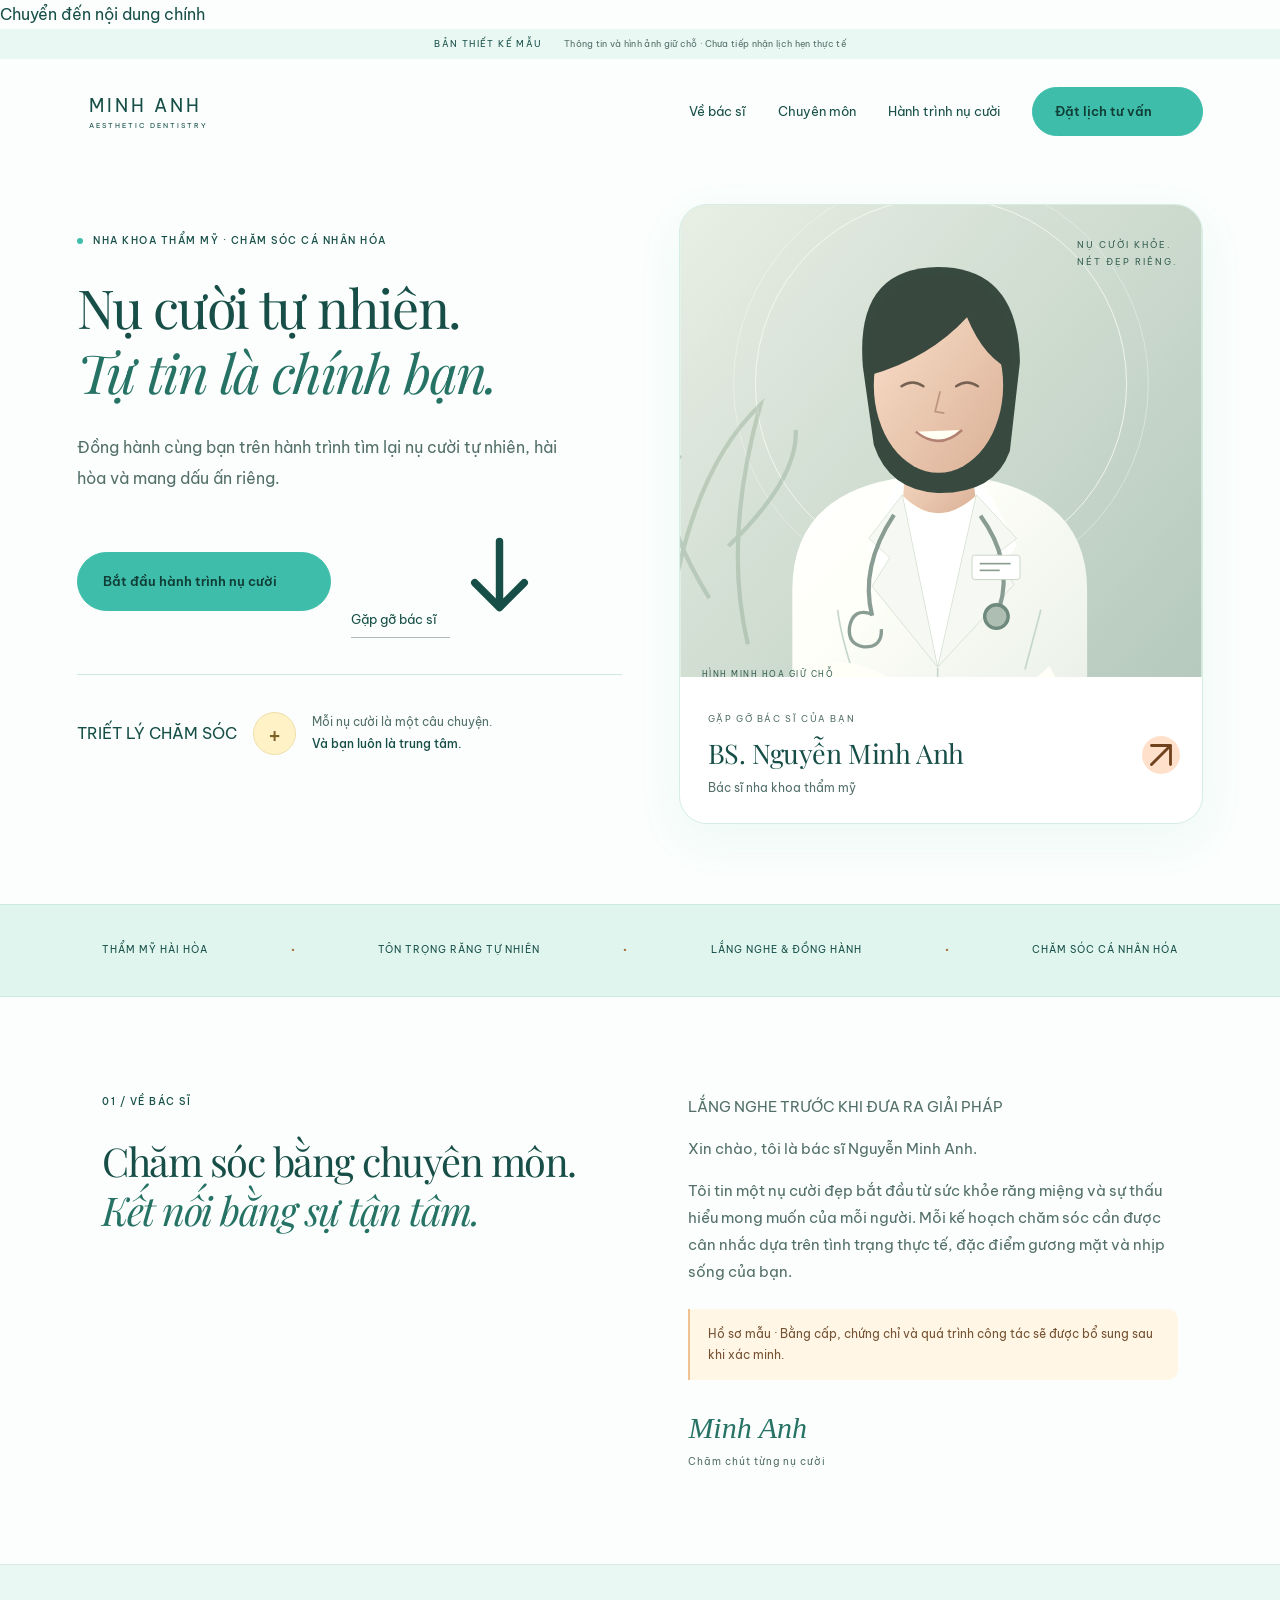
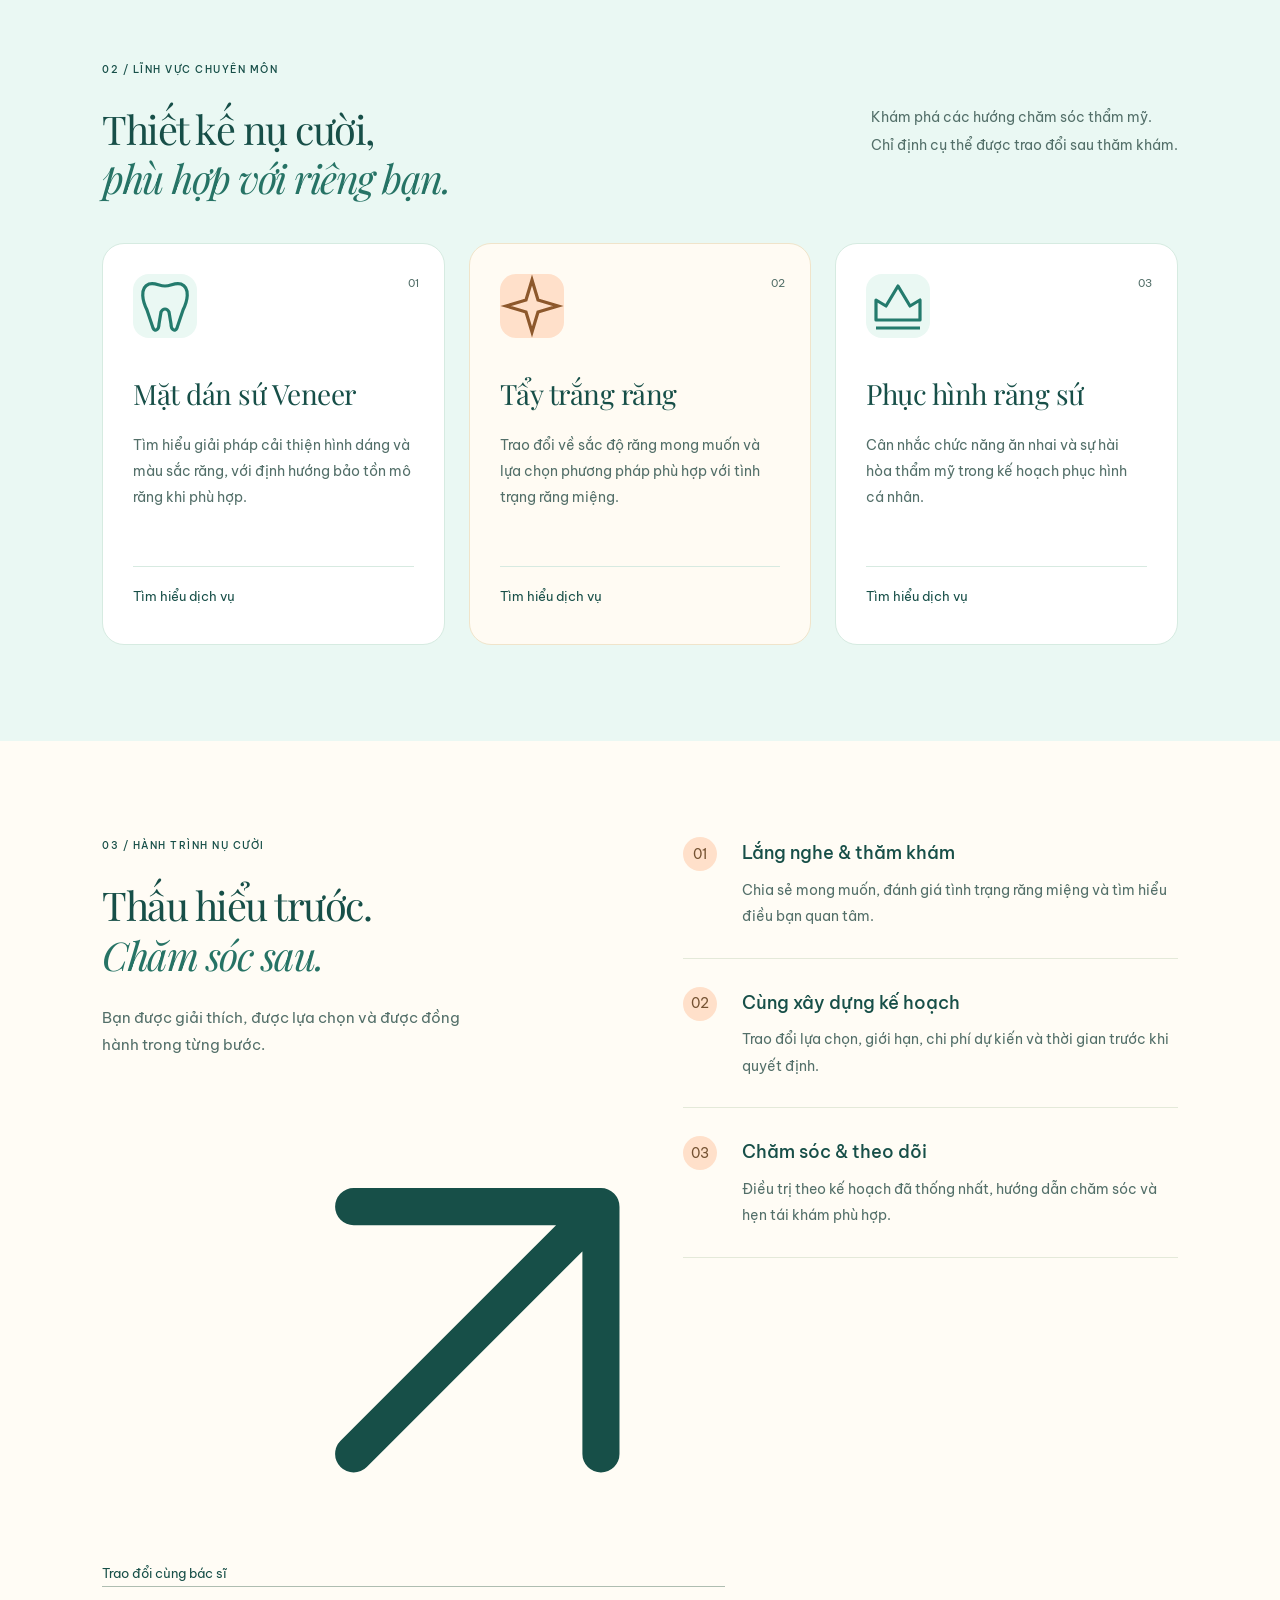
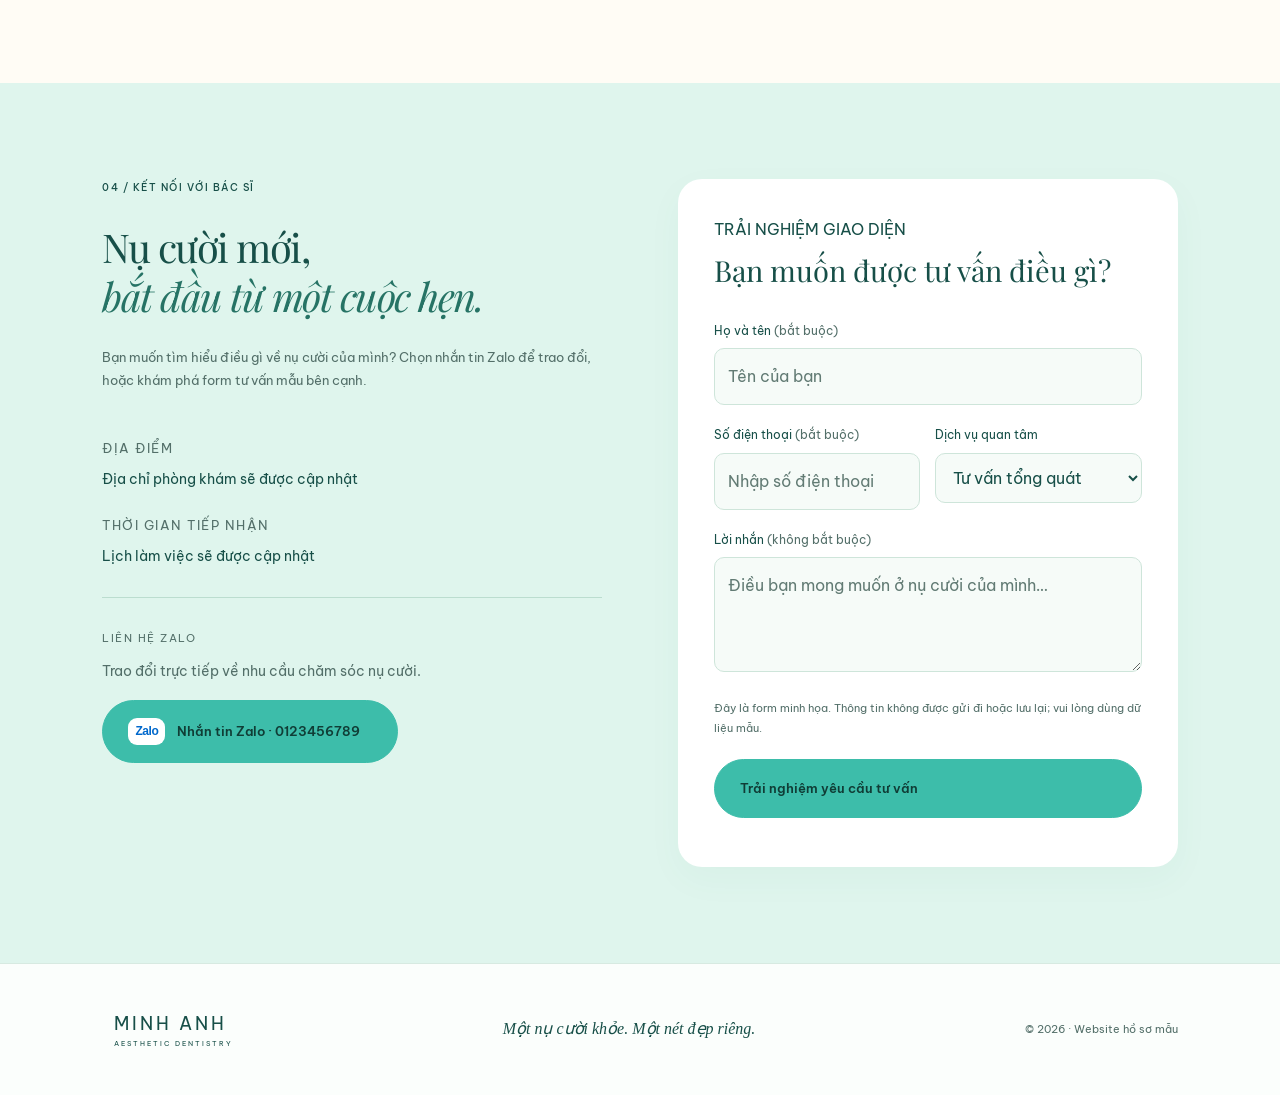
==== commit 7b6e532e: "Apply UI UX Pro Max layout guidance and improve responsive accessibility: preview.html" ====
--- a/preview.html
+++ b/preview.html
@@ -1,16 +1,18 @@
 <!doctype html>
 <html lang="vi">
-<head><meta charset="utf-8"><meta name="viewport" content="width=device-width, initial-scale=1"><meta name="description" content="Website hồ sơ mẫu dành cho bác sĩ nha khoa thẩm mỹ. Khám phá chuyên môn, định hướng điều trị và yêu cầu tư vấn."><meta name="theme-color" content="#173f3b"><title>Bác sĩ Nguyễn Minh Anh · Nha khoa thẩm mỹ</title><link rel="stylesheet" href="assets/style.css"><script src="assets/app.js" defer></script></head>
+<head><meta charset="utf-8"><meta name="viewport" content="width=device-width, initial-scale=1"><meta name="description" content="Website hồ sơ mẫu dành cho bác sĩ nha khoa thẩm mỹ. Khám phá chuyên môn, định hướng điều trị và yêu cầu tư vấn."><meta name="theme-color" content="#3DBDAA"><title>Bác sĩ Nguyễn Minh Anh · Nha khoa thẩm mỹ</title><link rel="stylesheet" href="assets/style.css"><script src="assets/app.js" defer></script></head>
 <body>
+<a class="skip-link" href="#main-content">Chuyển đến nội dung chính</a>
 <div class="demo-bar">BẢN THIẾT KẾ MẪU <span>Thông tin và hình ảnh giữ chỗ · Chưa tiếp nhận lịch hẹn thực tế</span></div>
-<header><a class="brand" href="#" aria-label="Trang chủ"><span class="brand-icon">✧</span><span>MINH ANH<small>AESTHETIC DENTISTRY</small></span></a><button class="menu-toggle" aria-label="Mở menu" aria-expanded="false" aria-controls="navigation">☰</button><nav id="navigation"><a href="#about">Về bác sĩ</a><a href="#expertise">Chuyên môn</a><a href="#approach">Hành trình nụ cười</a><a class="button button-small" href="#appointment">Đặt lịch tư vấn <span>↗</span></a></nav></header>
-<main>
-<section class="hero"><div class="hero-copy"><p class="eyebrow"><span></span> NHA KHOA THẨM MỸ · CHĂM SÓC CÁ NHÂN HÓA</p><h1>Nụ cười tự nhiên.<br><em>Tự tin là chính bạn.</em></h1><p class="hero-description">Đồng hành cùng bạn trên hành trình tìm lại nụ cười tự nhiên, hài hòa và mang dấu ấn riêng.</p><div class="hero-actions"><a class="button" href="#appointment">Bắt đầu hành trình nụ cười <span>↗</span></a><a class="text-link" href="#about">Gặp gỡ bác sĩ <span>↓</span></a></div><div class="hero-note"><span class="line-art">✧</span><p>Mỗi nụ cười là một câu chuyện.<br><strong>Và bạn luôn là trung tâm.</strong></p></div></div><div class="hero-visual"><img src="assets/doctor.svg" alt="Minh họa giữ chỗ bác sĩ nha khoa, không phải ảnh bác sĩ thật"><div class="visual-top">THE ART OF<br>A NATURAL SMILE</div><span class="visual-caption">HÌNH MINH HỌA GIỮ CHỖ</span><div class="doctor-tag"><span>GẶP GỠ BÁC SĨ CỦA BẠN</span><h2>BS. Nguyễn Minh Anh</h2><p>Bác sĩ nha khoa thẩm mỹ</p><a href="#about" aria-label="Xem giới thiệu bác sĩ">↗</a></div></div></section>
-<div class="values"><span>THẨM MỸ HÀI HÒA</span><i>✧</i><span>TÔN TRỌNG RĂNG TỰ NHIÊN</span><i>✧</i><span>LẮNG NGHE & ĐỒNG HÀNH</span><i>✧</i><span>CHĂM SÓC CÁ NHÂN HÓA</span></div>
-<section id="about" class="about section"><div><p class="eyebrow">01 / VỀ BÁC SĨ</p><h2>Chăm sóc bằng chuyên môn.<br><em>Kết nối bằng sự tận tâm.</em></h2></div><div class="about-text"><p>Xin chào, tôi là bác sĩ Nguyễn Minh Anh.</p><p>Tôi tin một nụ cười đẹp bắt đầu từ sức khỏe răng miệng và sự thấu hiểu mong muốn của mỗi người. Mỗi kế hoạch chăm sóc cần được cân nhắc dựa trên tình trạng thực tế, đặc điểm gương mặt và nhịp sống của bạn.</p><div class="placeholder">Hồ sơ mẫu · Bằng cấp, chứng chỉ và quá trình công tác sẽ được bổ sung sau khi xác minh.</div><div class="signature">Minh Anh <span>Chăm chút từng nụ cười</span></div></div></section>
-<section id="expertise" class="expertise section"><div class="section-heading"><div><p class="eyebrow">02 / LĨNH VỰC CHUYÊN MÔN</p><h2>Thiết kế nụ cười,<br><em>phù hợp với riêng bạn.</em></h2></div><p>Khám phá các hướng chăm sóc thẩm mỹ.<br>Chỉ định cụ thể được trao đổi sau thăm khám.</p></div><div class="service-grid"><article><span class="service-icon">◈</span><span class="number">01</span><h3>Mặt dán sứ Veneer</h3><p>Tìm hiểu giải pháp cải thiện hình dáng và màu sắc răng, với định hướng bảo tồn mô răng khi phù hợp.</p><button data-service="Mặt dán sứ Veneer">Tìm hiểu dịch vụ <span>↗</span></button></article><article><span class="service-icon">✧</span><span class="number">02</span><h3>Tẩy trắng răng</h3><p>Trao đổi về sắc độ răng mong muốn và lựa chọn phương pháp phù hợp với tình trạng răng miệng.</p><button data-service="Tẩy trắng răng">Tìm hiểu dịch vụ <span>↗</span></button></article><article><span class="service-icon">⌒</span><span class="number">03</span><h3>Phục hình răng sứ</h3><p>Cân nhắc chức năng ăn nhai và sự hài hòa thẩm mỹ trong kế hoạch phục hình cá nhân.</p><button data-service="Phục hình răng sứ">Tìm hiểu dịch vụ <span>↗</span></button></article></div></section>
-<section id="approach" class="approach section"><div class="approach-intro"><p class="eyebrow">03 / HÀNH TRÌNH NỤ CƯỜI</p><h2>Thấu hiểu trước.<br><em>Chăm sóc sau.</em></h2><p>Bạn được giải thích, được lựa chọn và được đồng hành trong từng bước.</p><a class="text-link" href="#appointment">Trao đổi cùng bác sĩ ↗</a></div><div class="steps"><article><span>01</span><div><h3>Lắng nghe & thăm khám</h3><p>Chia sẻ mong muốn, đánh giá tình trạng răng miệng và tìm hiểu điều bạn quan tâm.</p></div></article><article><span>02</span><div><h3>Cùng xây dựng kế hoạch</h3><p>Trao đổi lựa chọn, giới hạn, chi phí dự kiến và thời gian trước khi quyết định.</p></div></article><article><span>03</span><div><h3>Chăm sóc & theo dõi</h3><p>Điều trị theo kế hoạch đã thống nhất, hướng dẫn chăm sóc và hẹn tái khám phù hợp.</p></div></article></div></section>
-<section id="appointment" class="appointment section"><div><p class="eyebrow">04 / KẾT NỐI VỚI BÁC SĨ</p><h2>Nụ cười mới,<br><em>bắt đầu từ một cuộc hẹn.</em></h2><p>Để lại lời nhắn để trải nghiệm giao diện đặt lịch mẫu.</p><div class="contact"><span>ĐỊA ĐIỂM</span><p>Địa chỉ phòng khám sẽ được cập nhật</p><span>THỜI GIAN TIẾP NHẬN</span><p>Lịch làm việc sẽ được cập nhật</p><div class="zalo-contact"><span>LIÊN HỆ ZALO</span><p>Trao đổi trực tiếp về nhu cầu chăm sóc nụ cười.</p><a class="button zalo-button" href="https://zalo.me/0123456789" target="_blank" rel="noopener noreferrer" aria-label="Nhắn tin Zalo đến số 0123456789 (mở liên kết mới)"><span class="zalo-mark" aria-hidden="true">Zalo</span><span>Nhắn tin Zalo · 0123456789</span><span aria-hidden="true">↗</span></a></div></div></div><form id="booking-form"><div class="form-heading">Bạn muốn được tư vấn điều gì?</div><label for="name">Họ và tên</label><input id="name" name="name" autocomplete="name" placeholder="Tên của bạn" maxlength="100" required><div class="form-row"><div><label for="phone">Số điện thoại</label><input id="phone" name="phone" type="tel" autocomplete="tel" placeholder="Nhập số điện thoại" pattern="[+0-9 ()\-]{9,20}" required></div><div><label for="service">Dịch vụ quan tâm</label><select id="service" name="service"><option>Tư vấn tổng quát</option>Mặt dán sứ Veneer</option>Tẩy trắng răng</option>Phục hình răng sứ</option></select></div></div><label for="message">Lời nhắn <span>(không bắt buộc)</span></label><textarea id="message" name="message" placeholder="Điều bạn mong muốn ở nụ cười của mình…" maxlength="1000" rows="3"></textarea><p class="form-note">Đây là form minh họa. Thông tin không được gửi đi hoặc lưu lại; vui lòng dùng dữ liệu mẫu.</p><button class="button" type="submit">Trải nghiệm yêu cầu tư vấn <span>↗</span></button><p id="form-status" role="status" tabindex="-1"></p></form></section>
-</main><footer><a class="brand" href="#"><span class="brand-icon">✧</span><span>MINH ANH<small>AESTHETIC DENTISTRY</small></span></a><p>Một nụ cười khỏe. Một nét đẹp riêng.</p><span>© 2026 · Website hồ sơ mẫu</span></footer>
-<dialog id="service-dialog"><button class="dialog-close" aria-label="Đóng">×</button><p class="eyebrow">THÔNG TIN THAM KHẢO</p><h2 id="dialog-title"></h2><p id="dialog-description"></p><p class="dialog-note">Phương pháp phù hợp, chi phí và kết quả dự kiến cần được bác sĩ đánh giá trực tiếp. Nội dung dịch vụ hiện là nội dung mẫu.</p><button class="button" id="dialog-book">Trao đổi nhu cầu tư vấn ↗</button></dialog>
+<header><a class="brand" href="#" aria-label="Trang chủ"><span class="brand-icon" aria-hidden="true"><svg viewBox="0 0 32 32" fill="none"><path d="M16 3v26M3 16h26M7 7l18 18M7 25 25 7" stroke="currentColor" stroke-width="2" stroke-linecap="round"/></svg></span><span>MINH ANH<small>AESTHETIC DENTISTRY</small></span></a><button class="menu-toggle" aria-label="Mở menu" aria-expanded="false" aria-controls="navigation"><svg viewBox="0 0 24 24" fill="none" aria-hidden="true"><path d="M4 7h16M4 12h16M4 17h16" stroke="currentColor" stroke-width="1.8" stroke-linecap="round"/></svg></button><nav id="navigation"><a href="#about">Về bác sĩ</a><a href="#expertise">Chuyên môn</a><a href="#approach">Hành trình nụ cười</a><a class="button button-small" href="#appointment">Đặt lịch tư vấn <span><svg class="ui-icon" viewBox="0 0 24 24" fill="none" aria-hidden="true"><path d="M6 18 18 6M6 6h12v12" stroke="currentColor" stroke-width="1.8" stroke-linecap="round" stroke-linejoin="round"/></svg></span></a></nav></header>
+<main id="main-content">
+<section class="hero" aria-labelledby="hero-title"><div class="hero-copy"><p class="eyebrow"><span></span> NHA KHOA THẨM MỸ · CHĂM SÓC CÁ NHÂN HÓA</p><h1 id="hero-title">Nụ cười tự nhiên.<br><em>Tự tin là chính bạn.</em></h1><p class="hero-description">Đồng hành cùng bạn trên hành trình tìm lại nụ cười tự nhiên, hài hòa và mang dấu ấn riêng.</p><div class="hero-actions"><a class="button" href="#appointment">Bắt đầu hành trình nụ cười <span><svg class="ui-icon" viewBox="0 0 24 24" fill="none" aria-hidden="true"><path d="M6 18 18 6M6 6h12v12" stroke="currentColor" stroke-width="1.8" stroke-linecap="round" stroke-linejoin="round"/></svg></span></a><a class="text-link" href="#about">Gặp gỡ bác sĩ <span><svg class="ui-icon" viewBox="0 0 24 24" fill="none" aria-hidden="true"><path d="M12 4v16m-6-6 6 6 6-6" stroke="currentColor" stroke-width="1.8" stroke-linecap="round" stroke-linejoin="round"/></svg></span></a></div><div class="hero-note"><span class="care-label">TRIẾT LÝ CHĂM SÓC</span><span class="line-art" aria-hidden="true">+</span><p>Mỗi nụ cười là một câu chuyện.<br><strong>Và bạn luôn là trung tâm.</strong></p></div></div><div class="hero-visual"><img src="assets/doctor.svg" width="620" height="740" fetchpriority="high" alt="Minh họa giữ chỗ bác sĩ nha khoa, không phải ảnh bác sĩ thật"><div class="visual-top">NỤ CƯỜI KHỎE.<br>NÉT ĐẸP RIÊNG.</div><span class="visual-caption">HÌNH MINH HỌA GIỮ CHỖ</span><div class="doctor-tag"><span>GẶP GỠ BÁC SĨ CỦA BẠN</span><h2>BS. Nguyễn Minh Anh</h2><p>Bác sĩ nha khoa thẩm mỹ</p><a href="#about" aria-label="Xem giới thiệu bác sĩ"><svg class="ui-icon" viewBox="0 0 24 24" fill="none" aria-hidden="true"><path d="M6 18 18 6M6 6h12v12" stroke="currentColor" stroke-width="1.8" stroke-linecap="round" stroke-linejoin="round"/></svg></a></div></div></section>
+<div class="values"><span>THẨM MỸ HÀI HÒA</span><i aria-hidden="true">·</i><span>TÔN TRỌNG RĂNG TỰ NHIÊN</span><i aria-hidden="true">·</i><span>LẮNG NGHE & ĐỒNG HÀNH</span><i aria-hidden="true">·</i><span>CHĂM SÓC CÁ NHÂN HÓA</span></div>
+<section id="about" class="about section"><div><p class="eyebrow">01 / VỀ BÁC SĨ</p><h2>Chăm sóc bằng chuyên môn.<br><em>Kết nối bằng sự tận tâm.</em></h2></div><div class="about-text"><span class="section-kicker">LẮNG NGHE TRƯỚC KHI ĐƯA RA GIẢI PHÁP</span><p>Xin chào, tôi là bác sĩ Nguyễn Minh Anh.</p><p>Tôi tin một nụ cười đẹp bắt đầu từ sức khỏe răng miệng và sự thấu hiểu mong muốn của mỗi người. Mỗi kế hoạch chăm sóc cần được cân nhắc dựa trên tình trạng thực tế, đặc điểm gương mặt và nhịp sống của bạn.</p><div class="placeholder">Hồ sơ mẫu · Bằng cấp, chứng chỉ và quá trình công tác sẽ được bổ sung sau khi xác minh.</div><div class="signature">Minh Anh <span>Chăm chút từng nụ cười</span></div></div></section>
+<section id="expertise" class="expertise section"><div class="section-heading"><div><p class="eyebrow">02 / LĨNH VỰC CHUYÊN MÔN</p><h2>Thiết kế nụ cười,<br><em>phù hợp với riêng bạn.</em></h2></div><p>Khám phá các hướng chăm sóc thẩm mỹ.<br>Chỉ định cụ thể được trao đổi sau thăm khám.</p></div><div class="service-grid"><article><span class="service-icon" aria-hidden="true"><svg viewBox="0 0 32 32" fill="none"><path d="M8 5c-5 2-3 9-1 13l3 9c1 2 3 1 3-2l1-6c1-2 3-2 4 0l1 6c0 3 2 4 3 2l3-9c2-4 4-11-1-13-3-1-5 1-8 1S11 4 8 5Z" stroke="currentColor" stroke-width="1.6"/></svg></span><span class="number">01</span><h3>Mặt dán sứ Veneer</h3><p>Tìm hiểu giải pháp cải thiện hình dáng và màu sắc răng, với định hướng bảo tồn mô răng khi phù hợp.</p><button data-service="Mặt dán sứ Veneer">Tìm hiểu dịch vụ <span><svg class="ui-icon" viewBox="0 0 24 24" fill="none" aria-hidden="true"><path d="M6 18 18 6M6 6h12v12" stroke="currentColor" stroke-width="1.8" stroke-linecap="round" stroke-linejoin="round"/></svg></span></button></article><article><span class="service-icon" aria-hidden="true"><svg viewBox="0 0 32 32" fill="none"><path d="m16 3 3 10 10 3-10 3-3 10-3-10-10-3 10-3 3-10Z" stroke="currentColor" stroke-width="1.6"/></svg></span><span class="number">02</span><h3>Tẩy trắng răng</h3><p>Trao đổi về sắc độ răng mong muốn và lựa chọn phương pháp phù hợp với tình trạng răng miệng.</p><button data-service="Tẩy trắng răng">Tìm hiểu dịch vụ <span><svg class="ui-icon" viewBox="0 0 24 24" fill="none" aria-hidden="true"><path d="M6 18 18 6M6 6h12v12" stroke="currentColor" stroke-width="1.8" stroke-linecap="round" stroke-linejoin="round"/></svg></span></button></article><article><span class="service-icon" aria-hidden="true"><svg viewBox="0 0 32 32" fill="none"><path d="M5 23V13l5 3 6-10 6 10 5-3v10H5Zm0 4h22" stroke="currentColor" stroke-width="1.6" stroke-linejoin="round"/></svg></span><span class="number">03</span><h3>Phục hình răng sứ</h3><p>Cân nhắc chức năng ăn nhai và sự hài hòa thẩm mỹ trong kế hoạch phục hình cá nhân.</p><button data-service="Phục hình răng sứ">Tìm hiểu dịch vụ <span><svg class="ui-icon" viewBox="0 0 24 24" fill="none" aria-hidden="true"><path d="M6 18 18 6M6 6h12v12" stroke="currentColor" stroke-width="1.8" stroke-linecap="round" stroke-linejoin="round"/></svg></span></button></article></div></section>
+<section id="approach" class="approach section"><div class="approach-intro"><p class="eyebrow">03 / HÀNH TRÌNH NỤ CƯỜI</p><h2>Thấu hiểu trước.<br><em>Chăm sóc sau.</em></h2><p>Bạn được giải thích, được lựa chọn và được đồng hành trong từng bước.</p><a class="text-link" href="#appointment">Trao đổi cùng bác sĩ <svg class="ui-icon" viewBox="0 0 24 24" fill="none" aria-hidden="true"><path d="M6 18 18 6M6 6h12v12" stroke="currentColor" stroke-width="1.8" stroke-linecap="round" stroke-linejoin="round"/></svg></a></div><div class="steps"><article><span>01</span><div><h3>Lắng nghe & thăm khám</h3><p>Chia sẻ mong muốn, đánh giá tình trạng răng miệng và tìm hiểu điều bạn quan tâm.</p></div></article><article><span>02</span><div><h3>Cùng xây dựng kế hoạch</h3><p>Trao đổi lựa chọn, giới hạn, chi phí dự kiến và thời gian trước khi quyết định.</p></div></article><article><span>03</span><div><h3>Chăm sóc & theo dõi</h3><p>Điều trị theo kế hoạch đã thống nhất, hướng dẫn chăm sóc và hẹn tái khám phù hợp.</p></div></article></div></section>
+<section id="appointment" class="appointment section"><div><p class="eyebrow">04 / KẾT NỐI VỚI BÁC SĨ</p><h2>Nụ cười mới,<br><em>bắt đầu từ một cuộc hẹn.</em></h2><p>Bạn muốn tìm hiểu điều gì về nụ cười của mình? Chọn nhắn tin Zalo để trao đổi, hoặc khám phá form tư vấn mẫu bên cạnh.</p><div class="contact"><span>ĐỊA ĐIỂM</span><p>Địa chỉ phòng khám sẽ được cập nhật</p><span>THỜI GIAN TIẾP NHẬN</span><p>Lịch làm việc sẽ được cập nhật</p><div class="zalo-contact"><span>LIÊN HỆ ZALO</span><p>Trao đổi trực tiếp về nhu cầu chăm sóc nụ cười.</p><a class="button zalo-button" href="https://zalo.me/0123456789" target="_blank" rel="noopener noreferrer" aria-label="Nhắn tin Zalo đến số 0123456789 (mở liên kết mới)"><span class="zalo-mark" aria-hidden="true">Zalo</span><span>Nhắn tin Zalo · 0123456789</span><span aria-hidden="true"><svg class="ui-icon" viewBox="0 0 24 24" fill="none" aria-hidden="true"><path d="M6 18 18 6M6 6h12v12" stroke="currentColor" stroke-width="1.8" stroke-linecap="round" stroke-linejoin="round"/></svg></span></a></div></div></div><form id="booking-form" aria-describedby="booking-note"><span class="form-badge">TRẢI NGHIỆM GIAO DIỆN</span><div class="form-heading">Bạn muốn được tư vấn điều gì?</div><label for="name">Họ và tên <span>(bắt buộc)</span></label><input id="name" name="name" autocomplete="name" placeholder="Tên của bạn" maxlength="100" required><div class="form-row"><div><label for="phone">Số điện thoại <span>(bắt buộc)</span></label><input id="phone" name="phone" type="tel" autocomplete="tel" placeholder="Nhập số điện thoại" pattern="[+0-9 \(\)\-]{9,20}" required></div><div><label for="service">Dịch vụ quan tâm</label><select id="service" name="service"><option>Tư vấn tổng quát</option><option>Mặt dán sứ Veneer</option><option>Tẩy trắng răng</option><option>Phục hình răng sứ</option></select></div></div><label for="message">Lời nhắn <span>(không bắt buộc)</span></label><textarea id="message" name="message" placeholder="Điều bạn mong muốn ở nụ cười của mình…" maxlength="1000" rows="3"></textarea><p class="form-note" id="booking-note">Đây là form minh họa. Thông tin không được gửi đi hoặc lưu lại; vui lòng dùng dữ liệu mẫu.</p><button class="button" type="submit">Trải nghiệm yêu cầu tư vấn <span><svg class="ui-icon" viewBox="0 0 24 24" fill="none" aria-hidden="true"><path d="M6 18 18 6M6 6h12v12" stroke="currentColor" stroke-width="1.8" stroke-linecap="round" stroke-linejoin="round"/></svg></span></button><p id="form-status" role="status" tabindex="-1"></p></form></section>
+</main><footer><a class="brand" href="#"><span class="brand-icon" aria-hidden="true"><svg viewBox="0 0 32 32" fill="none"><path d="M16 3v26M3 16h26M7 7l18 18M7 25 25 7" stroke="currentColor" stroke-width="2" stroke-linecap="round"/></svg></span><span>MINH ANH<small>AESTHETIC DENTISTRY</small></span></a><p>Một nụ cười khỏe. Một nét đẹp riêng.</p><span>© 2026 · Website hồ sơ mẫu</span></footer>
+<dialog id="service-dialog" aria-labelledby="dialog-title"><button class="dialog-close" aria-label="Đóng">×</button><p class="eyebrow">THÔNG TIN THAM KHẢO</p><h2 id="dialog-title"></h2><p id="dialog-description"></p><p class="dialog-note">Phương pháp phù hợp, chi phí và kết quả dự kiến cần được bác sĩ đánh giá trực tiếp. Nội dung dịch vụ hiện là nội dung mẫu.</p><button class="button" id="dialog-book">Trao đổi nhu cầu tư vấn <svg class="ui-icon" viewBox="0 0 24 24" fill="none" aria-hidden="true"><path d="M6 18 18 6M6 6h12v12" stroke="currentColor" stroke-width="1.8" stroke-linecap="round" stroke-linejoin="round"/></svg></button></dialog>
 </body></html>
+
--- a/assets/style.css
+++ b/assets/style.css
@@ -152,3 +152,11 @@
 footer>span{opacity:1;color:var(--muted)}
 dialog{background:var(--cream);border-color:#D6EBE1}
 dialog::backdrop{background:#174F4870}
+
+/* Direct Zalo contact */
+.zalo-contact{margin-top:28px;padding-top:24px;border-top:1px solid #BBDDCF}
+.zalo-contact>span{font-size:11px;letter-spacing:1.5px;color:var(--muted)}
+.zalo-contact>p{margin:8px 0 16px;font-size:14px;color:var(--muted)}
+.zalo-button{display:inline-flex;flex-wrap:wrap;justify-content:flex-start;gap:12px;max-width:100%;font-size:13px;text-align:left}
+.zalo-mark{display:inline-grid;place-items:center;background:#FFFFFF;color:#0068CC;border-radius:9px;padding:3px 7px;font-size:12px;font-weight:700;letter-spacing:-.4px}
+@media(max-width:380px){.zalo-button{padding:14px 16px;gap:9px;font-size:12px}}
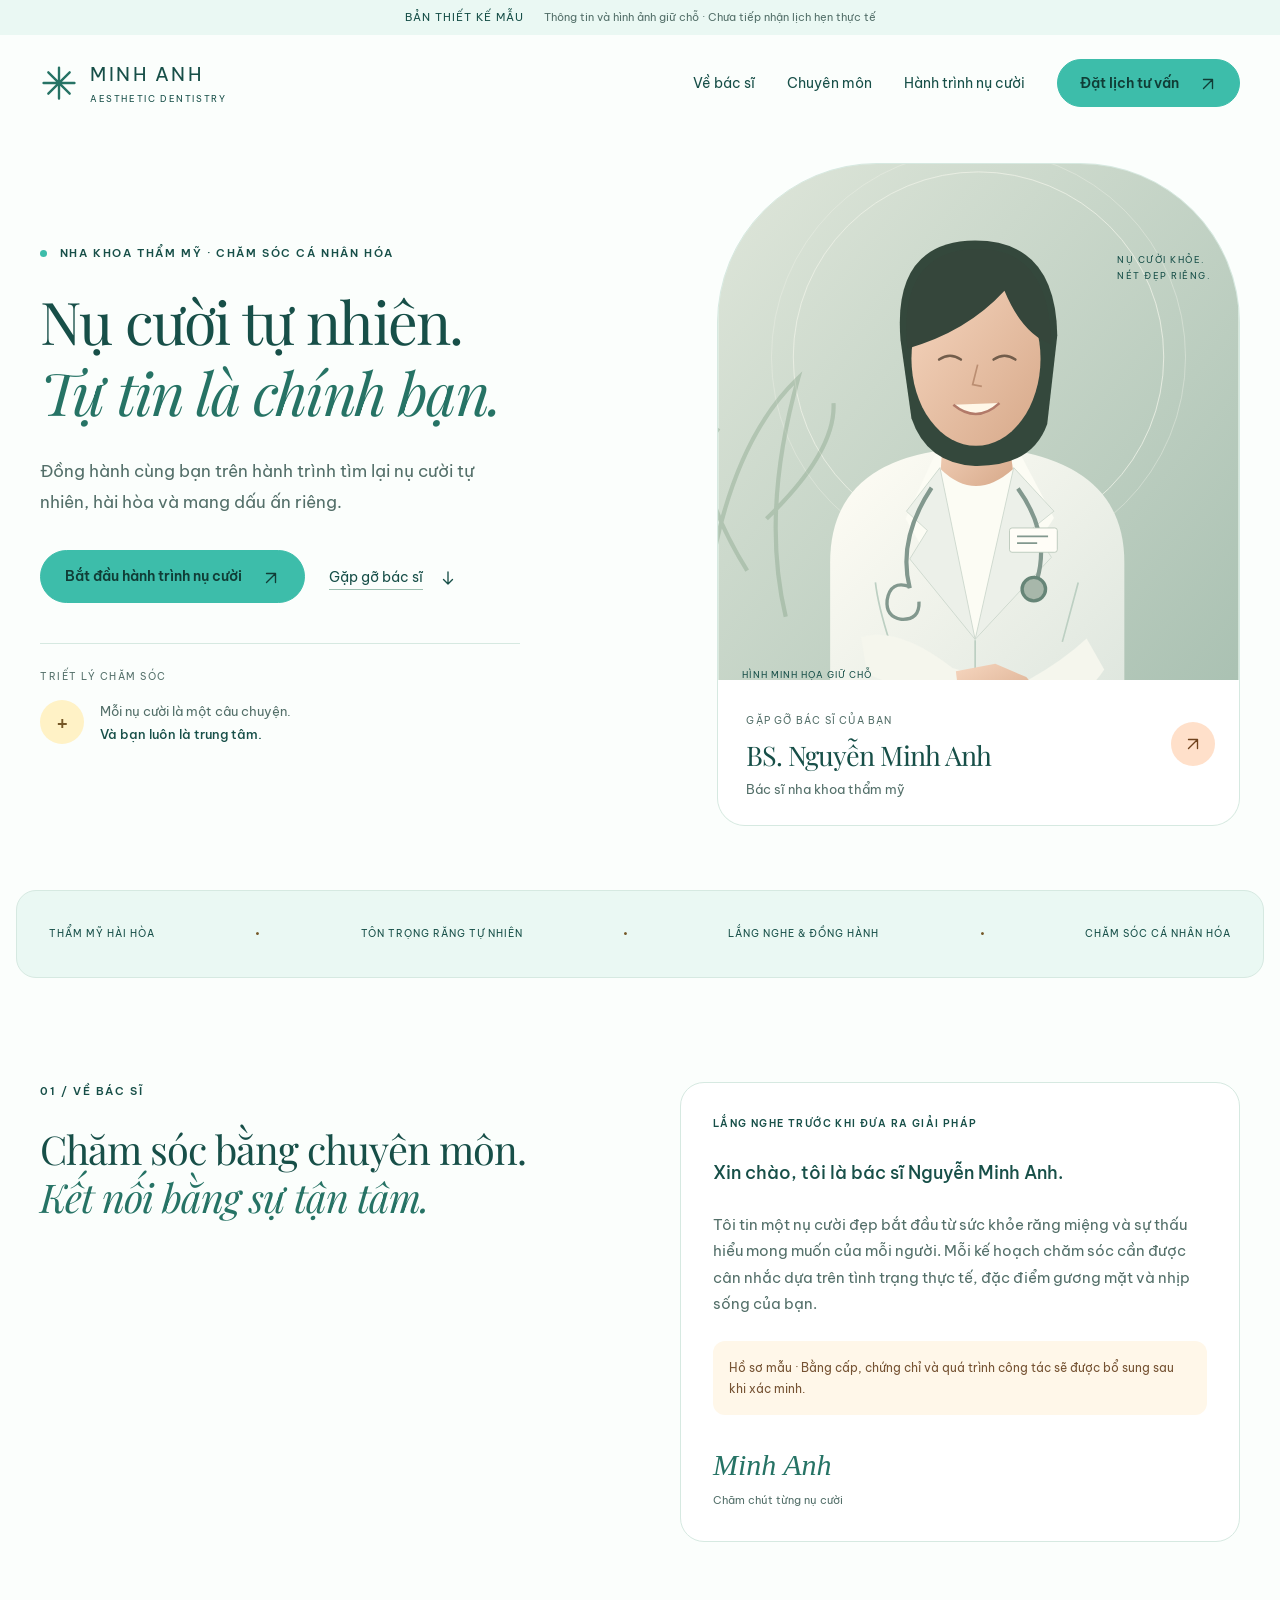
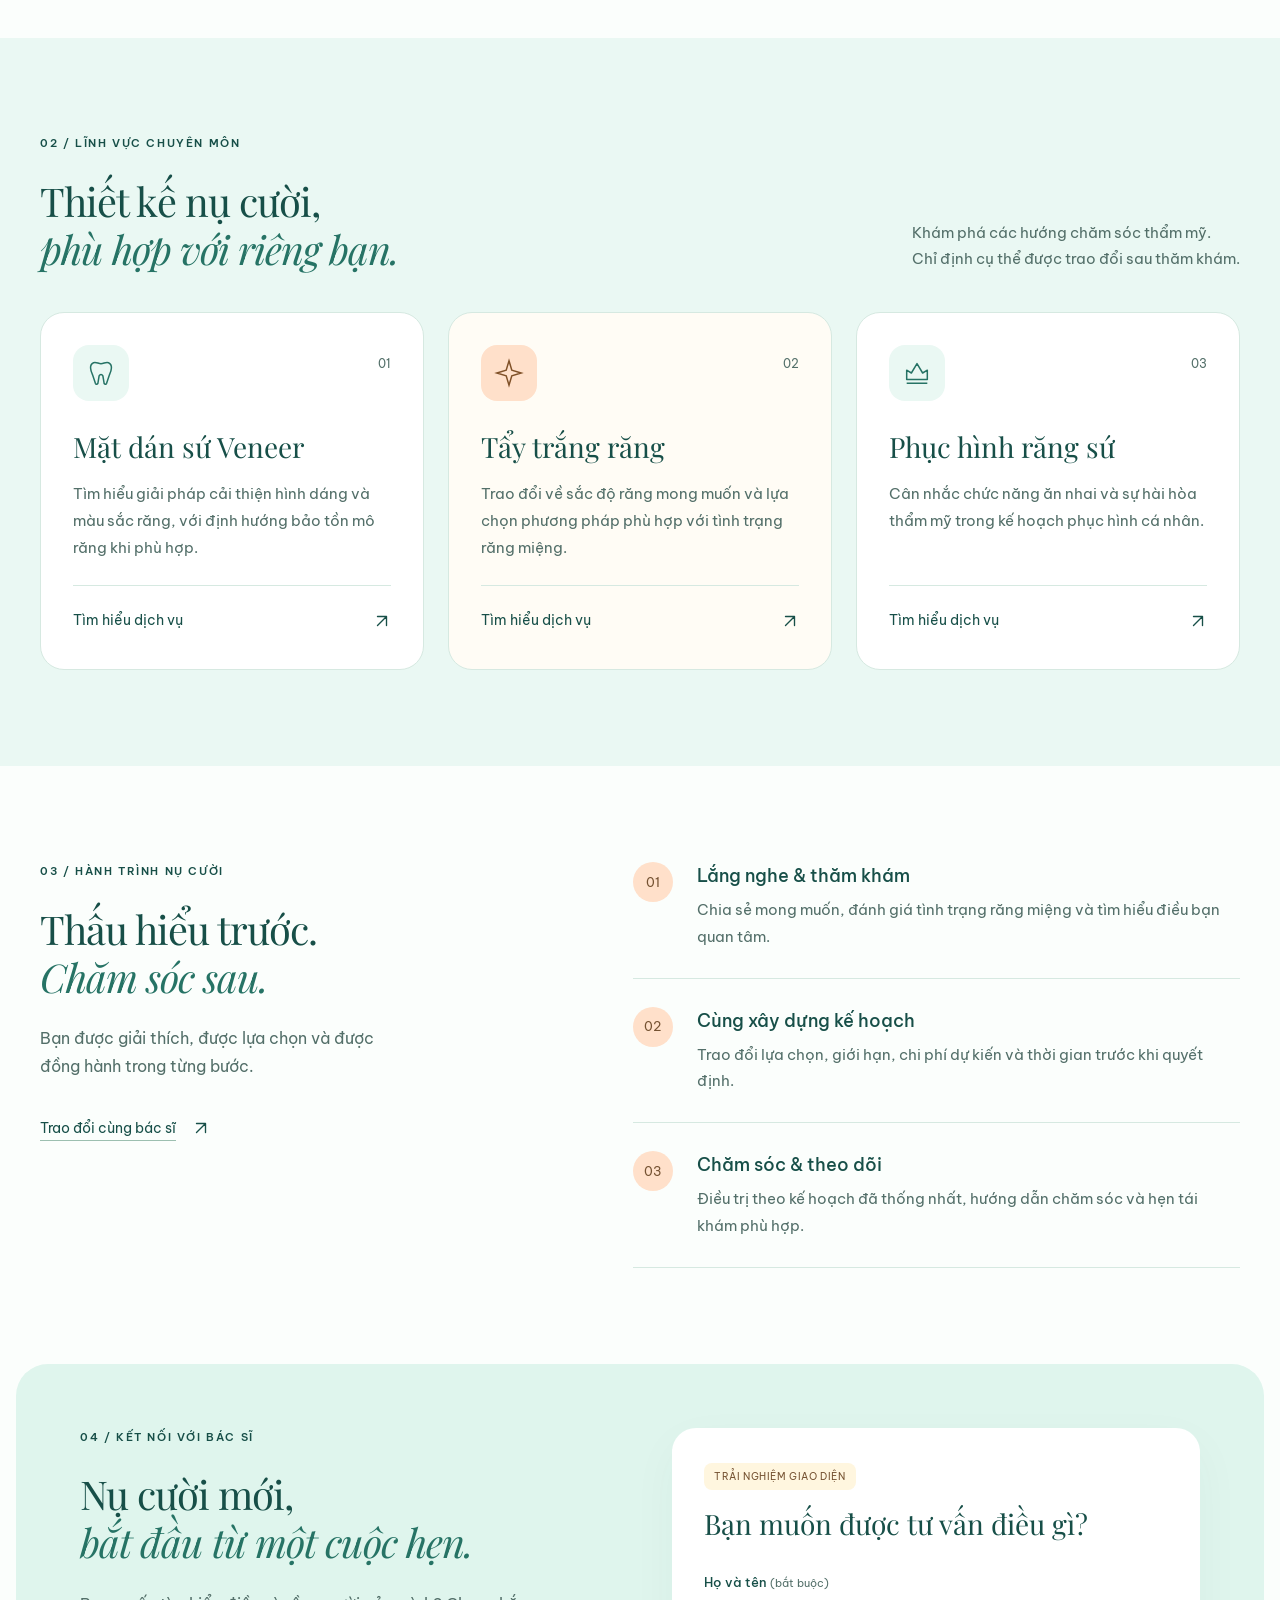
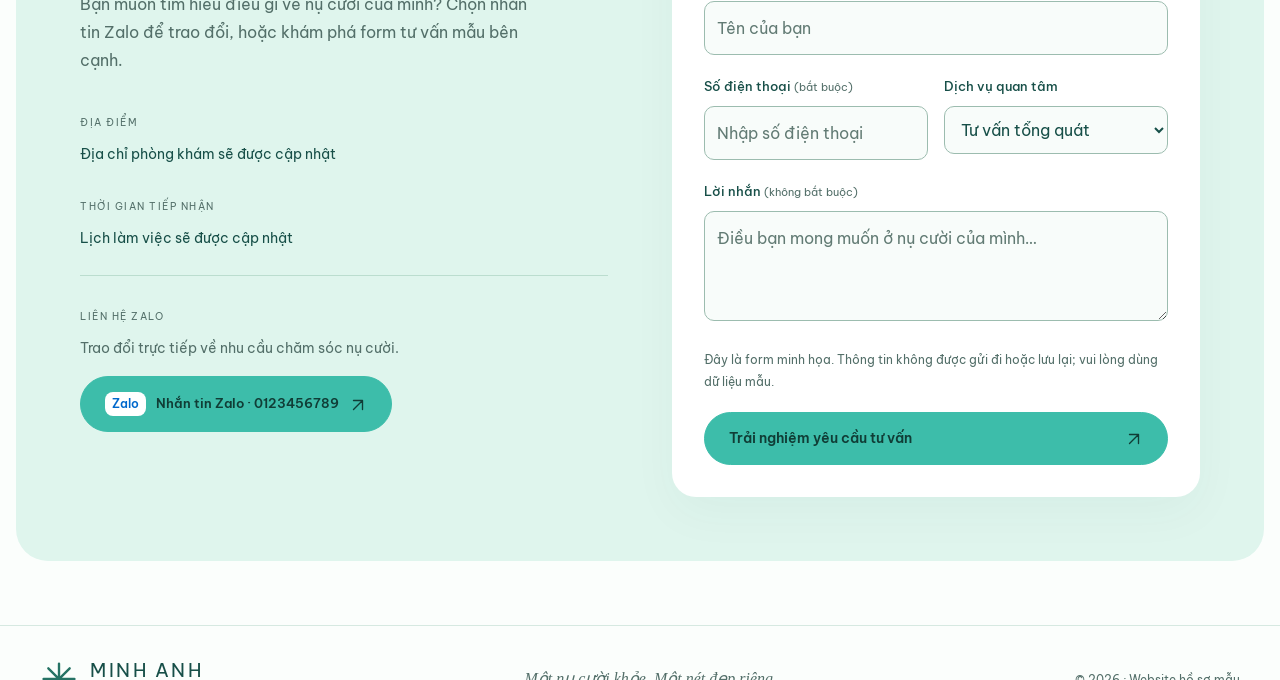
==== commit f0e6e48d: "Convert dental portfolio to a static HTML website: preview.html" ====
--- a/preview.html
+++ b/preview.html
@@ -1,18 +1,2 @@
 <!doctype html>
-<html lang="vi">
-<head><meta charset="utf-8"><meta name="viewport" content="width=device-width, initial-scale=1"><meta name="description" content="Website hồ sơ mẫu dành cho bác sĩ nha khoa thẩm mỹ. Khám phá chuyên môn, định hướng điều trị và yêu cầu tư vấn."><meta name="theme-color" content="#3DBDAA"><title>Bác sĩ Nguyễn Minh Anh · Nha khoa thẩm mỹ</title><link rel="stylesheet" href="assets/style.css"><script src="assets/app.js" defer></script></head>
-<body>
-<a class="skip-link" href="#main-content">Chuyển đến nội dung chính</a>
-<div class="demo-bar">BẢN THIẾT KẾ MẪU <span>Thông tin và hình ảnh giữ chỗ · Chưa tiếp nhận lịch hẹn thực tế</span></div>
-<header><a class="brand" href="#" aria-label="Trang chủ"><span class="brand-icon" aria-hidden="true"><svg viewBox="0 0 32 32" fill="none"><path d="M16 3v26M3 16h26M7 7l18 18M7 25 25 7" stroke="currentColor" stroke-width="2" stroke-linecap="round"/></svg></span><span>MINH ANH<small>AESTHETIC DENTISTRY</small></span></a><button class="menu-toggle" aria-label="Mở menu" aria-expanded="false" aria-controls="navigation"><svg viewBox="0 0 24 24" fill="none" aria-hidden="true"><path d="M4 7h16M4 12h16M4 17h16" stroke="currentColor" stroke-width="1.8" stroke-linecap="round"/></svg></button><nav id="navigation"><a href="#about">Về bác sĩ</a><a href="#expertise">Chuyên môn</a><a href="#approach">Hành trình nụ cười</a><a class="button button-small" href="#appointment">Đặt lịch tư vấn <span><svg class="ui-icon" viewBox="0 0 24 24" fill="none" aria-hidden="true"><path d="M6 18 18 6M6 6h12v12" stroke="currentColor" stroke-width="1.8" stroke-linecap="round" stroke-linejoin="round"/></svg></span></a></nav></header>
-<main id="main-content">
-<section class="hero" aria-labelledby="hero-title"><div class="hero-copy"><p class="eyebrow"><span></span> NHA KHOA THẨM MỸ · CHĂM SÓC CÁ NHÂN HÓA</p><h1 id="hero-title">Nụ cười tự nhiên.<br><em>Tự tin là chính bạn.</em></h1><p class="hero-description">Đồng hành cùng bạn trên hành trình tìm lại nụ cười tự nhiên, hài hòa và mang dấu ấn riêng.</p><div class="hero-actions"><a class="button" href="#appointment">Bắt đầu hành trình nụ cười <span><svg class="ui-icon" viewBox="0 0 24 24" fill="none" aria-hidden="true"><path d="M6 18 18 6M6 6h12v12" stroke="currentColor" stroke-width="1.8" stroke-linecap="round" stroke-linejoin="round"/></svg></span></a><a class="text-link" href="#about">Gặp gỡ bác sĩ <span><svg class="ui-icon" viewBox="0 0 24 24" fill="none" aria-hidden="true"><path d="M12 4v16m-6-6 6 6 6-6" stroke="currentColor" stroke-width="1.8" stroke-linecap="round" stroke-linejoin="round"/></svg></span></a></div><div class="hero-note"><span class="care-label">TRIẾT LÝ CHĂM SÓC</span><span class="line-art" aria-hidden="true">+</span><p>Mỗi nụ cười là một câu chuyện.<br><strong>Và bạn luôn là trung tâm.</strong></p></div></div><div class="hero-visual"><img src="assets/doctor.svg" width="620" height="740" fetchpriority="high" alt="Minh họa giữ chỗ bác sĩ nha khoa, không phải ảnh bác sĩ thật"><div class="visual-top">NỤ CƯỜI KHỎE.<br>NÉT ĐẸP RIÊNG.</div><span class="visual-caption">HÌNH MINH HỌA GIỮ CHỖ</span><div class="doctor-tag"><span>GẶP GỠ BÁC SĨ CỦA BẠN</span><h2>BS. Nguyễn Minh Anh</h2><p>Bác sĩ nha khoa thẩm mỹ</p><a href="#about" aria-label="Xem giới thiệu bác sĩ"><svg class="ui-icon" viewBox="0 0 24 24" fill="none" aria-hidden="true"><path d="M6 18 18 6M6 6h12v12" stroke="currentColor" stroke-width="1.8" stroke-linecap="round" stroke-linejoin="round"/></svg></a></div></div></section>
-<div class="values"><span>THẨM MỸ HÀI HÒA</span><i aria-hidden="true">·</i><span>TÔN TRỌNG RĂNG TỰ NHIÊN</span><i aria-hidden="true">·</i><span>LẮNG NGHE & ĐỒNG HÀNH</span><i aria-hidden="true">·</i><span>CHĂM SÓC CÁ NHÂN HÓA</span></div>
-<section id="about" class="about section"><div><p class="eyebrow">01 / VỀ BÁC SĨ</p><h2>Chăm sóc bằng chuyên môn.<br><em>Kết nối bằng sự tận tâm.</em></h2></div><div class="about-text"><span class="section-kicker">LẮNG NGHE TRƯỚC KHI ĐƯA RA GIẢI PHÁP</span><p>Xin chào, tôi là bác sĩ Nguyễn Minh Anh.</p><p>Tôi tin một nụ cười đẹp bắt đầu từ sức khỏe răng miệng và sự thấu hiểu mong muốn của mỗi người. Mỗi kế hoạch chăm sóc cần được cân nhắc dựa trên tình trạng thực tế, đặc điểm gương mặt và nhịp sống của bạn.</p><div class="placeholder">Hồ sơ mẫu · Bằng cấp, chứng chỉ và quá trình công tác sẽ được bổ sung sau khi xác minh.</div><div class="signature">Minh Anh <span>Chăm chút từng nụ cười</span></div></div></section>
-<section id="expertise" class="expertise section"><div class="section-heading"><div><p class="eyebrow">02 / LĨNH VỰC CHUYÊN MÔN</p><h2>Thiết kế nụ cười,<br><em>phù hợp với riêng bạn.</em></h2></div><p>Khám phá các hướng chăm sóc thẩm mỹ.<br>Chỉ định cụ thể được trao đổi sau thăm khám.</p></div><div class="service-grid"><article><span class="service-icon" aria-hidden="true"><svg viewBox="0 0 32 32" fill="none"><path d="M8 5c-5 2-3 9-1 13l3 9c1 2 3 1 3-2l1-6c1-2 3-2 4 0l1 6c0 3 2 4 3 2l3-9c2-4 4-11-1-13-3-1-5 1-8 1S11 4 8 5Z" stroke="currentColor" stroke-width="1.6"/></svg></span><span class="number">01</span><h3>Mặt dán sứ Veneer</h3><p>Tìm hiểu giải pháp cải thiện hình dáng và màu sắc răng, với định hướng bảo tồn mô răng khi phù hợp.</p><button data-service="Mặt dán sứ Veneer">Tìm hiểu dịch vụ <span><svg class="ui-icon" viewBox="0 0 24 24" fill="none" aria-hidden="true"><path d="M6 18 18 6M6 6h12v12" stroke="currentColor" stroke-width="1.8" stroke-linecap="round" stroke-linejoin="round"/></svg></span></button></article><article><span class="service-icon" aria-hidden="true"><svg viewBox="0 0 32 32" fill="none"><path d="m16 3 3 10 10 3-10 3-3 10-3-10-10-3 10-3 3-10Z" stroke="currentColor" stroke-width="1.6"/></svg></span><span class="number">02</span><h3>Tẩy trắng răng</h3><p>Trao đổi về sắc độ răng mong muốn và lựa chọn phương pháp phù hợp với tình trạng răng miệng.</p><button data-service="Tẩy trắng răng">Tìm hiểu dịch vụ <span><svg class="ui-icon" viewBox="0 0 24 24" fill="none" aria-hidden="true"><path d="M6 18 18 6M6 6h12v12" stroke="currentColor" stroke-width="1.8" stroke-linecap="round" stroke-linejoin="round"/></svg></span></button></article><article><span class="service-icon" aria-hidden="true"><svg viewBox="0 0 32 32" fill="none"><path d="M5 23V13l5 3 6-10 6 10 5-3v10H5Zm0 4h22" stroke="currentColor" stroke-width="1.6" stroke-linejoin="round"/></svg></span><span class="number">03</span><h3>Phục hình răng sứ</h3><p>Cân nhắc chức năng ăn nhai và sự hài hòa thẩm mỹ trong kế hoạch phục hình cá nhân.</p><button data-service="Phục hình răng sứ">Tìm hiểu dịch vụ <span><svg class="ui-icon" viewBox="0 0 24 24" fill="none" aria-hidden="true"><path d="M6 18 18 6M6 6h12v12" stroke="currentColor" stroke-width="1.8" stroke-linecap="round" stroke-linejoin="round"/></svg></span></button></article></div></section>
-<section id="approach" class="approach section"><div class="approach-intro"><p class="eyebrow">03 / HÀNH TRÌNH NỤ CƯỜI</p><h2>Thấu hiểu trước.<br><em>Chăm sóc sau.</em></h2><p>Bạn được giải thích, được lựa chọn và được đồng hành trong từng bước.</p><a class="text-link" href="#appointment">Trao đổi cùng bác sĩ <svg class="ui-icon" viewBox="0 0 24 24" fill="none" aria-hidden="true"><path d="M6 18 18 6M6 6h12v12" stroke="currentColor" stroke-width="1.8" stroke-linecap="round" stroke-linejoin="round"/></svg></a></div><div class="steps"><article><span>01</span><div><h3>Lắng nghe & thăm khám</h3><p>Chia sẻ mong muốn, đánh giá tình trạng răng miệng và tìm hiểu điều bạn quan tâm.</p></div></article><article><span>02</span><div><h3>Cùng xây dựng kế hoạch</h3><p>Trao đổi lựa chọn, giới hạn, chi phí dự kiến và thời gian trước khi quyết định.</p></div></article><article><span>03</span><div><h3>Chăm sóc & theo dõi</h3><p>Điều trị theo kế hoạch đã thống nhất, hướng dẫn chăm sóc và hẹn tái khám phù hợp.</p></div></article></div></section>
-<section id="appointment" class="appointment section"><div><p class="eyebrow">04 / KẾT NỐI VỚI BÁC SĨ</p><h2>Nụ cười mới,<br><em>bắt đầu từ một cuộc hẹn.</em></h2><p>Bạn muốn tìm hiểu điều gì về nụ cười của mình? Chọn nhắn tin Zalo để trao đổi, hoặc khám phá form tư vấn mẫu bên cạnh.</p><div class="contact"><span>ĐỊA ĐIỂM</span><p>Địa chỉ phòng khám sẽ được cập nhật</p><span>THỜI GIAN TIẾP NHẬN</span><p>Lịch làm việc sẽ được cập nhật</p><div class="zalo-contact"><span>LIÊN HỆ ZALO</span><p>Trao đổi trực tiếp về nhu cầu chăm sóc nụ cười.</p><a class="button zalo-button" href="https://zalo.me/0123456789" target="_blank" rel="noopener noreferrer" aria-label="Nhắn tin Zalo đến số 0123456789 (mở liên kết mới)"><span class="zalo-mark" aria-hidden="true">Zalo</span><span>Nhắn tin Zalo · 0123456789</span><span aria-hidden="true"><svg class="ui-icon" viewBox="0 0 24 24" fill="none" aria-hidden="true"><path d="M6 18 18 6M6 6h12v12" stroke="currentColor" stroke-width="1.8" stroke-linecap="round" stroke-linejoin="round"/></svg></span></a></div></div></div><form id="booking-form" aria-describedby="booking-note"><span class="form-badge">TRẢI NGHIỆM GIAO DIỆN</span><div class="form-heading">Bạn muốn được tư vấn điều gì?</div><label for="name">Họ và tên <span>(bắt buộc)</span></label><input id="name" name="name" autocomplete="name" placeholder="Tên của bạn" maxlength="100" required><div class="form-row"><div><label for="phone">Số điện thoại <span>(bắt buộc)</span></label><input id="phone" name="phone" type="tel" autocomplete="tel" placeholder="Nhập số điện thoại" pattern="[+0-9 \(\)\-]{9,20}" required></div><div><label for="service">Dịch vụ quan tâm</label><select id="service" name="service"><option>Tư vấn tổng quát</option><option>Mặt dán sứ Veneer</option><option>Tẩy trắng răng</option><option>Phục hình răng sứ</option></select></div></div><label for="message">Lời nhắn <span>(không bắt buộc)</span></label><textarea id="message" name="message" placeholder="Điều bạn mong muốn ở nụ cười của mình…" maxlength="1000" rows="3"></textarea><p class="form-note" id="booking-note">Đây là form minh họa. Thông tin không được gửi đi hoặc lưu lại; vui lòng dùng dữ liệu mẫu.</p><button class="button" type="submit">Trải nghiệm yêu cầu tư vấn <span><svg class="ui-icon" viewBox="0 0 24 24" fill="none" aria-hidden="true"><path d="M6 18 18 6M6 6h12v12" stroke="currentColor" stroke-width="1.8" stroke-linecap="round" stroke-linejoin="round"/></svg></span></button><p id="form-status" role="status" tabindex="-1"></p></form></section>
-</main><footer><a class="brand" href="#"><span class="brand-icon" aria-hidden="true"><svg viewBox="0 0 32 32" fill="none"><path d="M16 3v26M3 16h26M7 7l18 18M7 25 25 7" stroke="currentColor" stroke-width="2" stroke-linecap="round"/></svg></span><span>MINH ANH<small>AESTHETIC DENTISTRY</small></span></a><p>Một nụ cười khỏe. Một nét đẹp riêng.</p><span>© 2026 · Website hồ sơ mẫu</span></footer>
-<dialog id="service-dialog" aria-labelledby="dialog-title"><button class="dialog-close" aria-label="Đóng">×</button><p class="eyebrow">THÔNG TIN THAM KHẢO</p><h2 id="dialog-title"></h2><p id="dialog-description"></p><p class="dialog-note">Phương pháp phù hợp, chi phí và kết quả dự kiến cần được bác sĩ đánh giá trực tiếp. Nội dung dịch vụ hiện là nội dung mẫu.</p><button class="button" id="dialog-book">Trao đổi nhu cầu tư vấn <svg class="ui-icon" viewBox="0 0 24 24" fill="none" aria-hidden="true"><path d="M6 18 18 6M6 6h12v12" stroke="currentColor" stroke-width="1.8" stroke-linecap="round" stroke-linejoin="round"/></svg></button></dialog>
-</body></html>
-
+<html lang="vi"><head><meta charset="utf-8"><meta name="viewport" content="width=device-width, initial-scale=1"><meta http-equiv="refresh" content="0; url=./index.html"><title>Xem website bác sĩ nha khoa</title></head><body><p>Website đã chuyển sang <a href="./index.html">trang chủ index.html</a>.</p></body></html>
